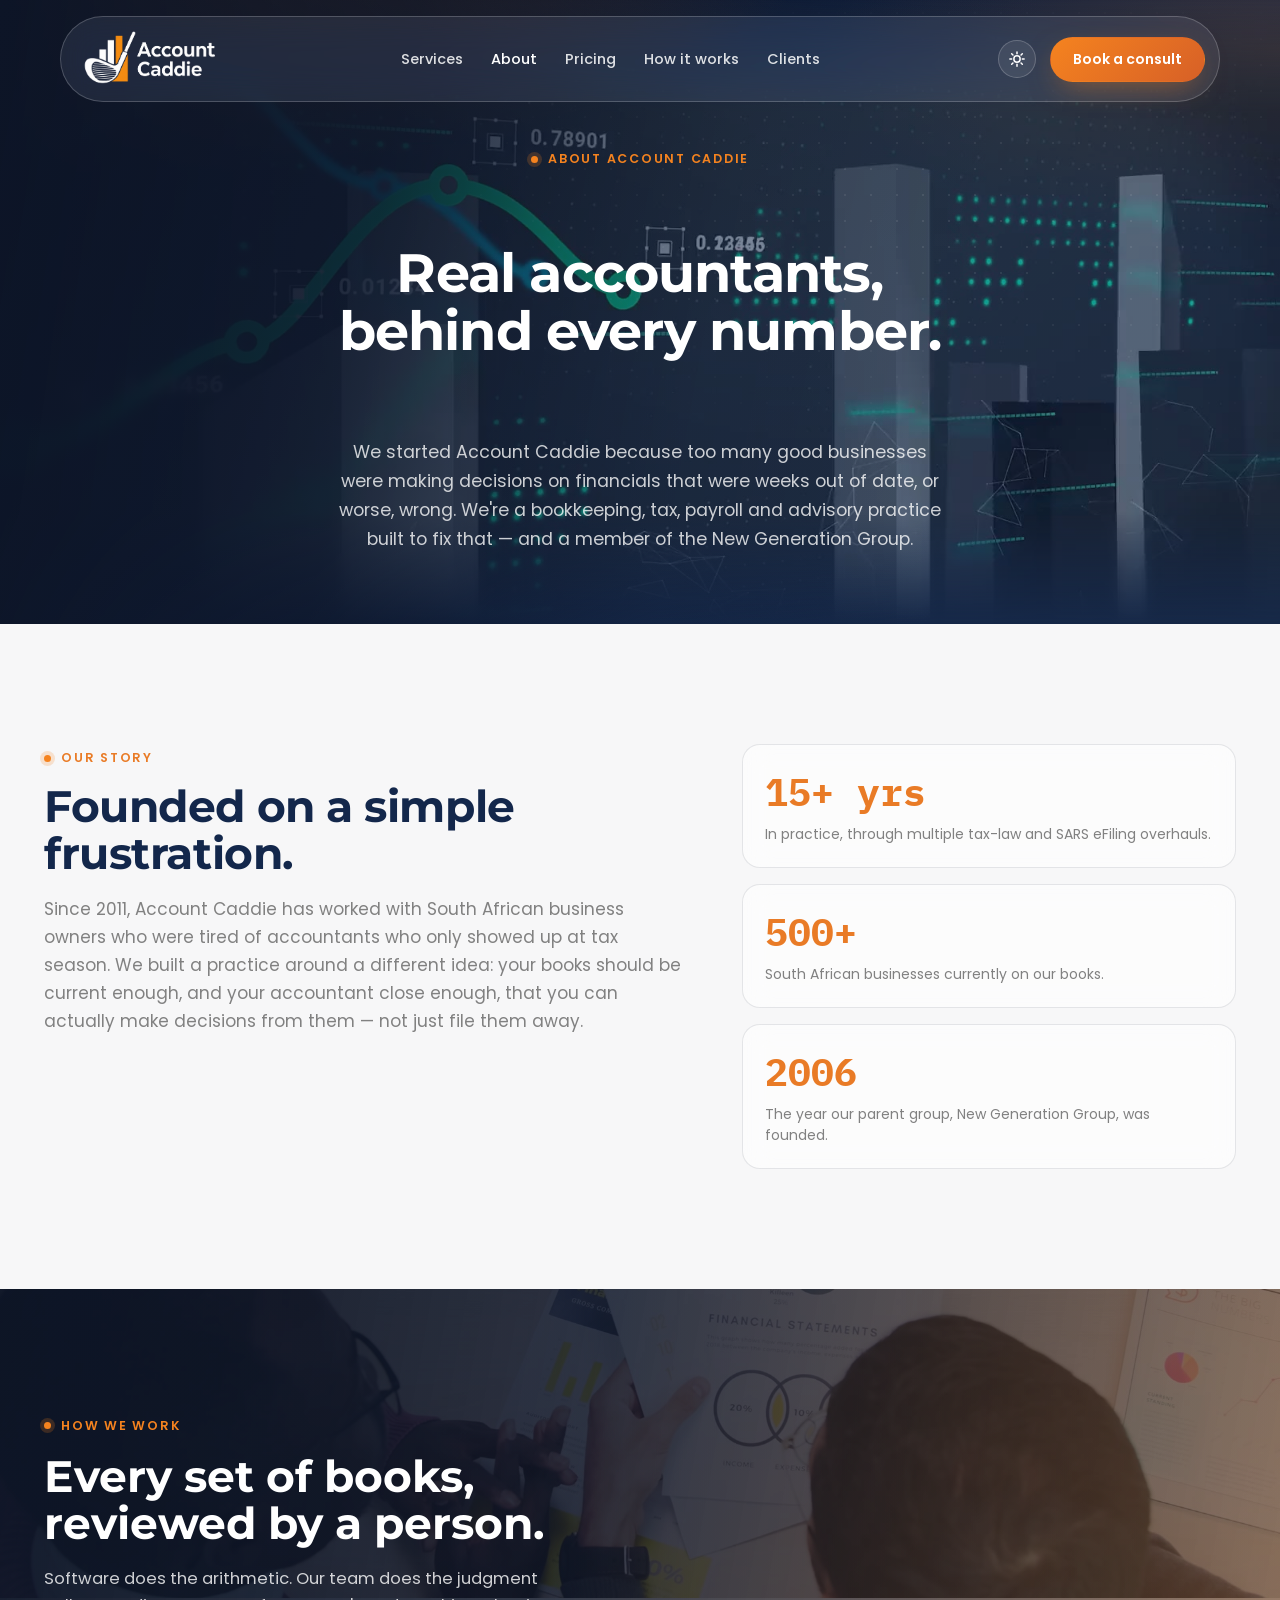
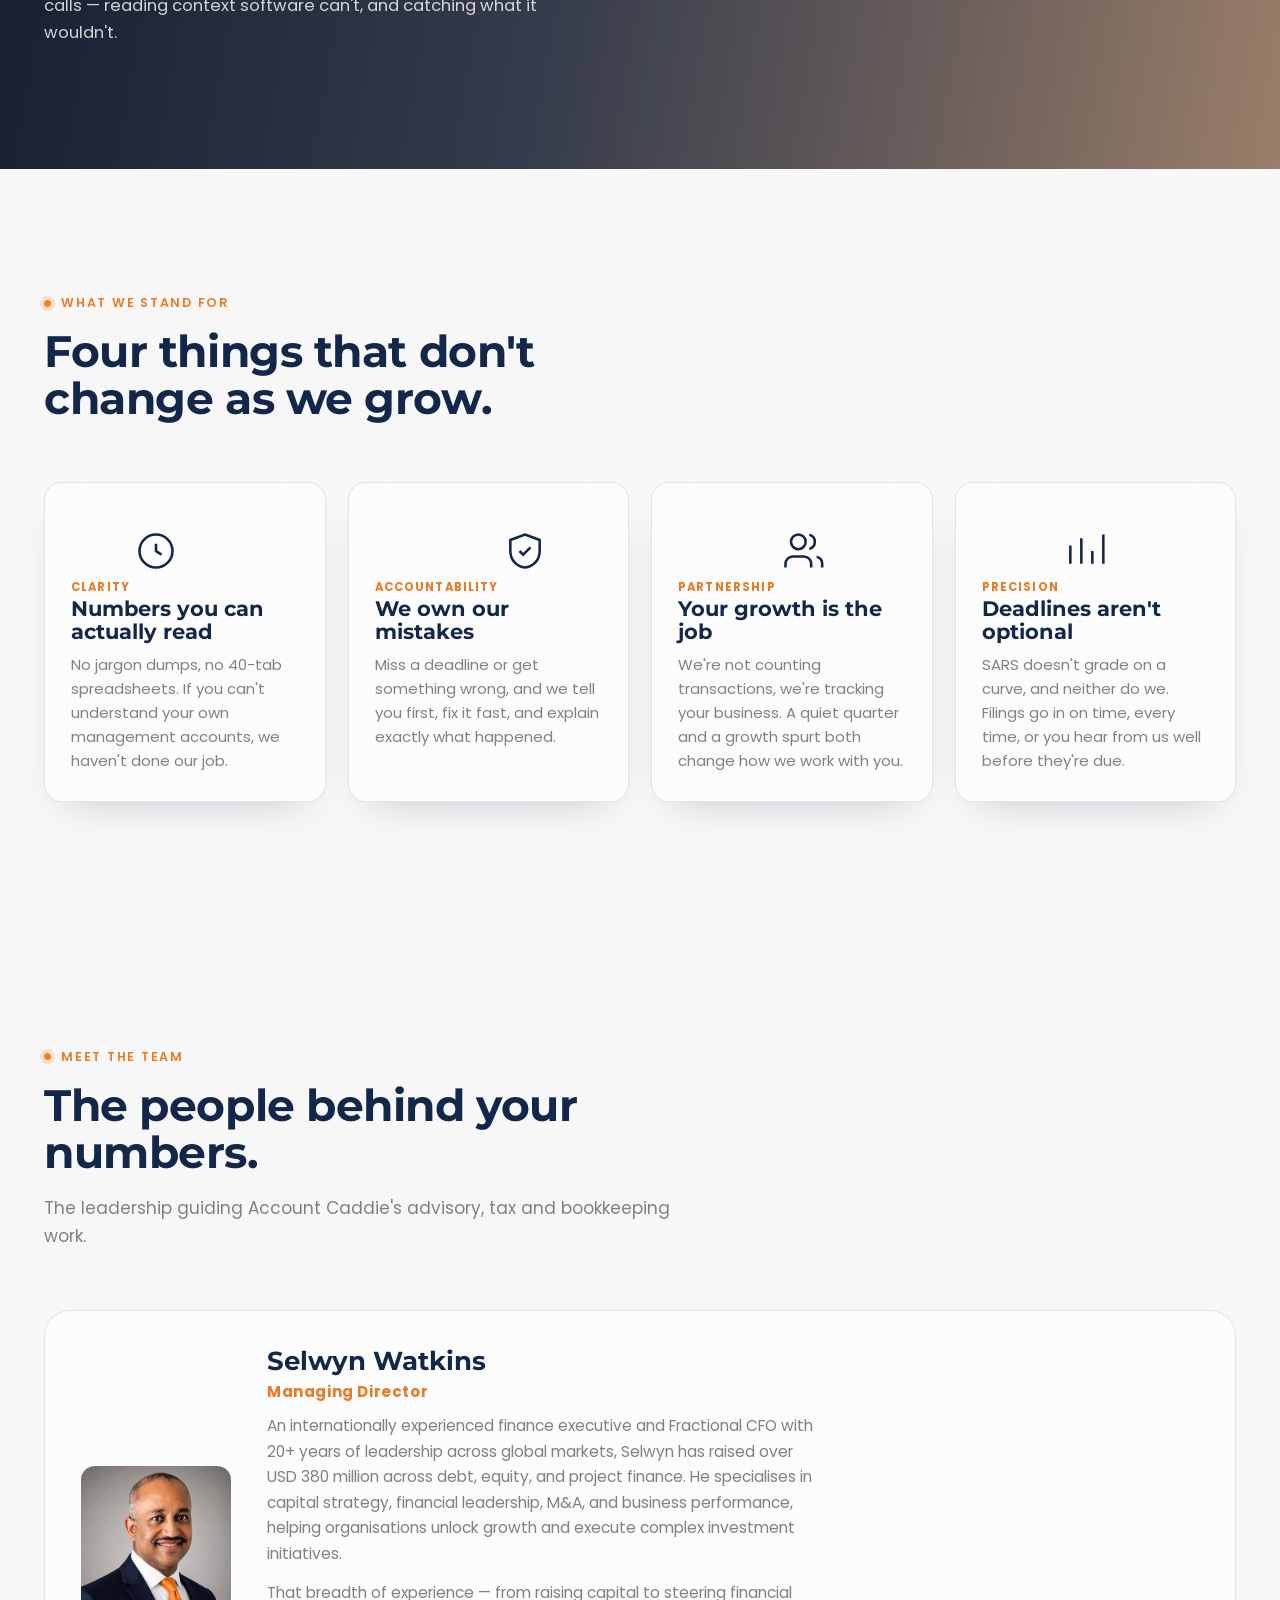
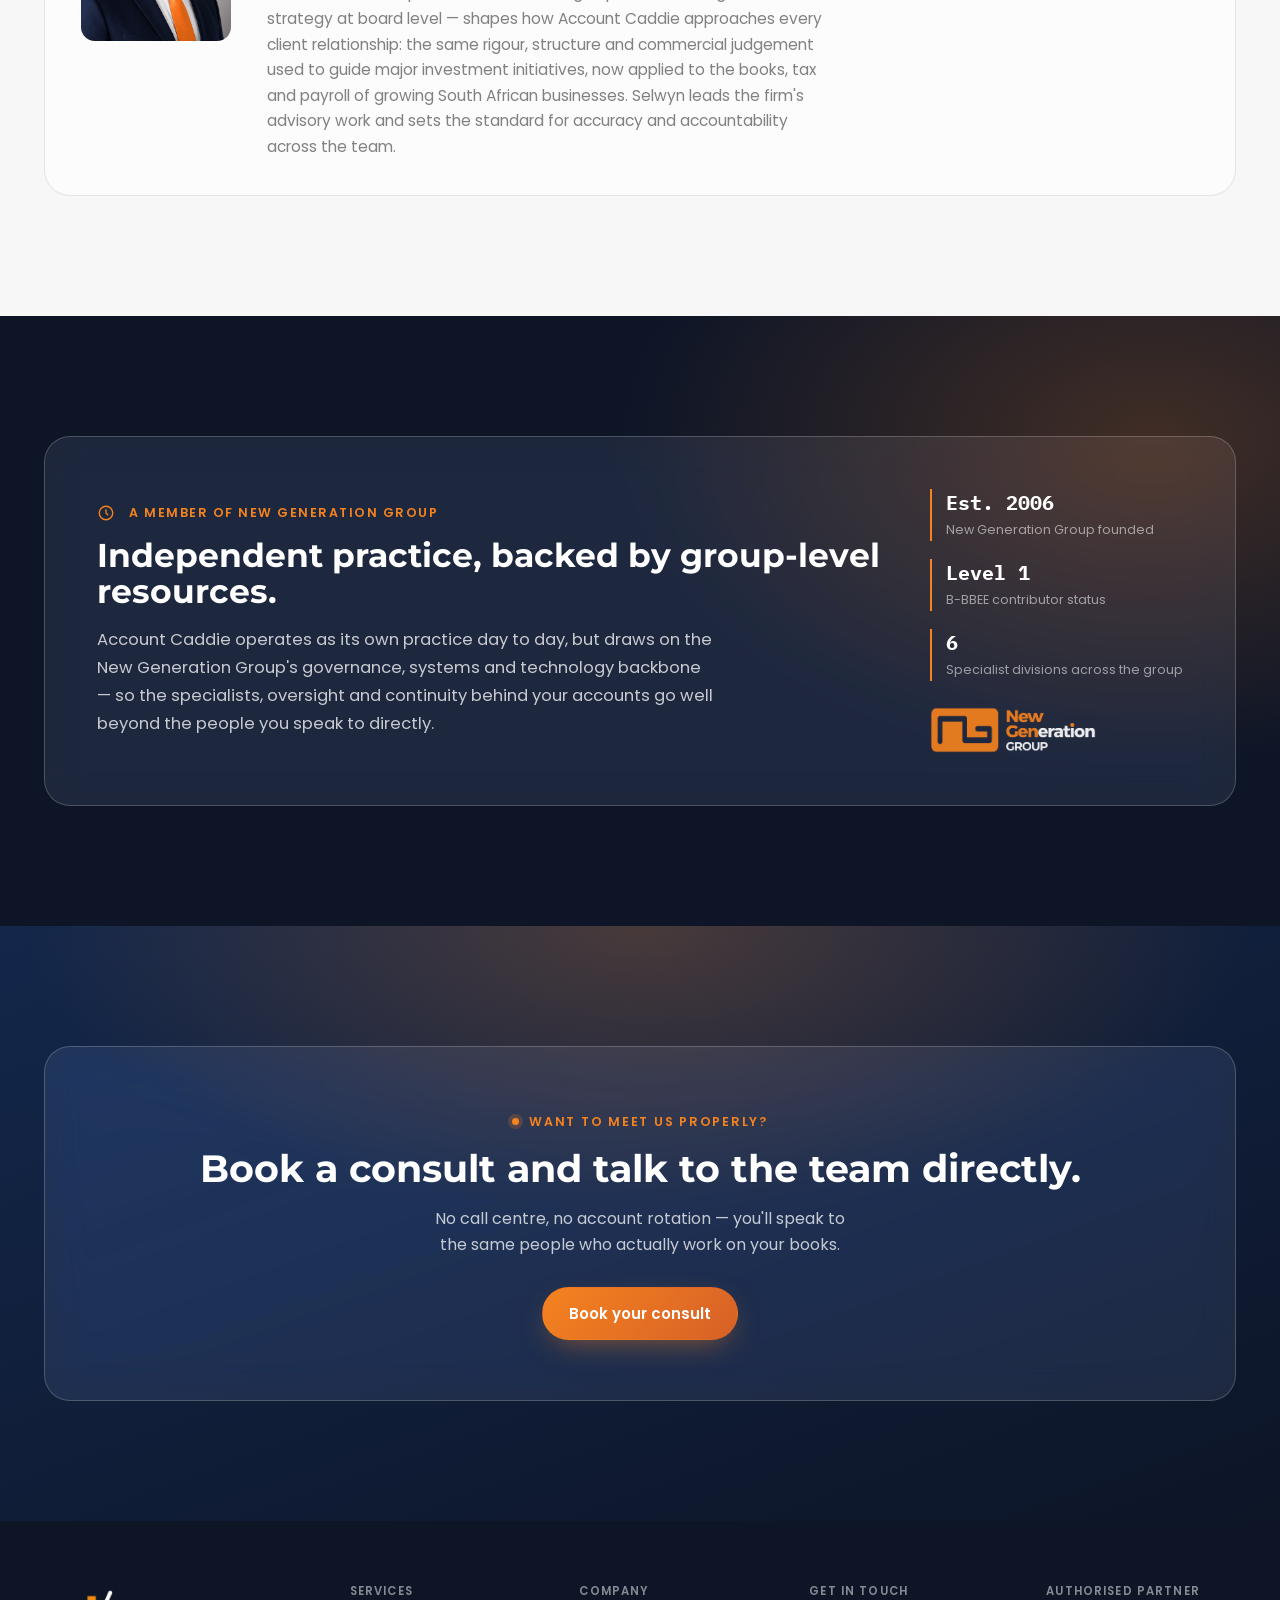
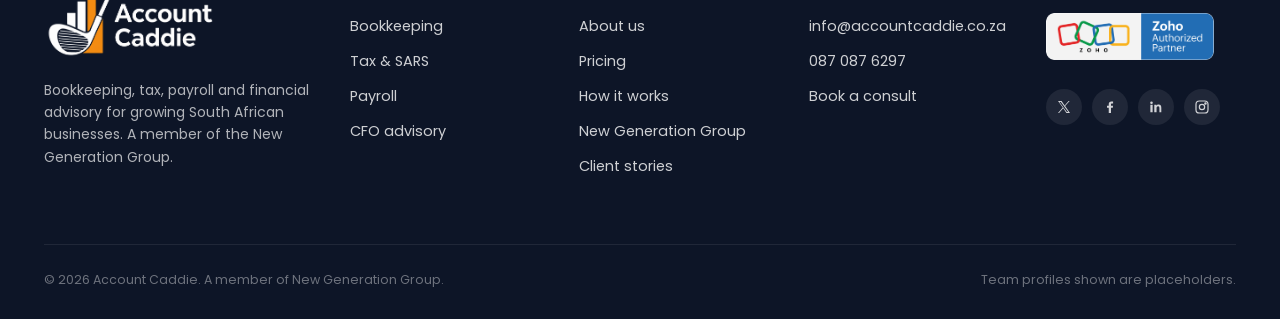
==== about.html @ 8f2d7815 "Feature Selwyn Watkins solo on About page, expand his bio Remove the placeholder senior accountant c" ====
<!DOCTYPE html>
<html lang="en-ZA">
<head>
<meta charset="UTF-8">
<meta name="viewport" content="width=device-width, initial-scale=1.0">
<title>About Us — Account Caddie</title>
<meta name="description" content="Account Caddie is a South African bookkeeping, tax, payroll and CFO advisory practice, and a member of the New Generation Group. Meet the team behind the numbers.">
<link rel="preconnect" href="https://fonts.googleapis.com">
<link rel="preconnect" href="https://fonts.gstatic.com" crossorigin>
<link href="https://fonts.googleapis.com/css2?family=Montserrat:wght@500;600;700;800&family=Poppins:wght@400;500;600&family=IBM+Plex+Mono:wght@500;600&display=swap" rel="stylesheet">
<link rel="stylesheet" href="css/style.css">
<link rel="icon" href="data:image/svg+xml,%3Csvg xmlns='http://www.w3.org/2000/svg' viewBox='0 0 24 24'%3E%3Crect width='24' height='24' rx='6' fill='%23f5831f'/%3E%3Cpath d='M6 15l4-4 3 3 5-6' fill='none' stroke='%230d1527' stroke-width='2' stroke-linecap='round' stroke-linejoin='round'/%3E%3C/svg%3E">
<script>
  (function(){
    var saved = localStorage.getItem('ac-theme');
    var theme = saved || (window.matchMedia('(prefers-color-scheme: dark)').matches ? 'dark' : 'light');
    document.documentElement.setAttribute('data-theme', theme);
  })();
</script>
</head>
<body>

<!-- ===================== NAV ===================== -->
<nav class="site-nav" id="siteNav">
  <div class="nav-inner glass-dark">
    <a href="/" class="nav-brand">
      <img src="assets/images/logo.png" alt="Account Caddie" class="logo-img">
    </a>
    <ul class="nav-links">
      <li><a href="/#services">Services</a></li>
      <li><a href="/about" aria-current="page" style="opacity:1;">About</a></li>
      <li><a href="/pricing">Pricing</a></li>
      <li><a href="/#process">How it works</a></li>
      <li><a href="/#clients">Clients</a></li>
    </ul>
    <div class="nav-cta">
      <button class="theme-toggle" id="themeToggle" aria-label="Toggle dark mode">
        <svg class="icon-sun" viewBox="0 0 24 24" fill="none" stroke="currentColor" stroke-width="2" stroke-linecap="round"><circle cx="12" cy="12" r="4.2"/><path d="M12 2.5v2.4M12 19.1v2.4M4.9 4.9l1.7 1.7M17.4 17.4l1.7 1.7M2.5 12h2.4M19.1 12h2.4M4.9 19.1l1.7-1.7M17.4 6.6l1.7-1.7"/></svg>
        <svg class="icon-moon" viewBox="0 0 24 24" fill="currentColor"><path d="M20.5 14.5a8.5 8.5 0 1 1-9-11 7 7 0 0 0 9 9Z"/></svg>
      </button>
      <a href="/#contact" class="btn btn-orange" style="padding:11px 22px;font-size:14px;">Book a consult</a>
      <button class="nav-toggle" id="navToggle" aria-label="Open menu" aria-expanded="false">
        <svg width="20" height="20" viewBox="0 0 24 24" fill="none" stroke="currentColor" stroke-width="2"><path d="M3 6h18M3 12h18M3 18h18"/></svg>
      </button>
    </div>
  </div>
</nav>

<div class="mobile-menu" id="mobileMenu">
  <a href="/#services">Services</a>
  <a href="/about">About</a>
  <a href="/pricing">Pricing</a>
  <a href="/#process">How it works</a>
  <a href="/#clients">Clients</a>
  <a href="/#contact" class="btn btn-orange">Book a consult</a>
</div>

<!-- ===================== ABOUT HERO ===================== -->
<header class="hero pricing-hero" id="top">
  <div class="hero-video-wrap">
    <video class="hero-video" autoplay muted loop playsinline poster="assets/images/hero-poster.jpg">
      <source src="assets/video/hero-bg.mp4" type="video/mp4">
    </video>
  </div>
  <div class="container pricing-hero-inner">
    <span class="eyebrow">About Account Caddie</span>
    <h1>Real accountants,<br>behind every number.</h1>
    <p class="lede">We started Account Caddie because too many good businesses were making decisions on financials that were weeks out of date, or worse, wrong. We're a bookkeeping, tax, payroll and advisory practice built to fix that — and a member of the New Generation Group.</p>
  </div>
</header>

<!-- ===================== OUR STORY ===================== -->
<section class="services section-pad" id="story">
  <div class="container">
    <div class="story-grid">
      <div class="section-head reveal" style="margin-bottom:0;">
        <span class="eyebrow">Our story</span>
        <h2>Founded on a simple frustration.</h2>
        <p>Since 2011, Account Caddie has worked with South African business owners who were tired of accountants who only showed up at tax season. We built a practice around a different idea: your books should be current enough, and your accountant close enough, that you can actually make decisions from them — not just file them away.</p>
      </div>
      <div class="story-facts reveal">
        <div class="stat-card">
          <strong>15+ yrs</strong>
          <span>In practice, through multiple tax-law and SARS eFiling overhauls.</span>
        </div>
        <div class="stat-card">
          <strong>500+</strong>
          <span>South African businesses currently on our books.</span>
        </div>
        <div class="stat-card">
          <strong>2006</strong>
          <span>The year our parent group, New Generation Group, was founded.</span>
        </div>
      </div>
    </div>
  </div>
</section>

<!-- ===================== PARALLAX BANNER ===================== -->
<section class="parallax-banner">
  <div class="parallax-media">
    <img src="assets/images/banner-reports.jpg" data-parallax="0.15" alt="" loading="lazy">
  </div>
  <div class="container reveal">
    <span class="eyebrow">How we work</span>
    <h2>Every set of books, reviewed by a person.</h2>
    <p>Software does the arithmetic. Our team does the judgment calls — reading context software can't, and catching what it wouldn't.</p>
  </div>
</section>

<!-- ===================== VALUES ===================== -->
<section class="services section-pad" id="values">
  <div class="container">
    <div class="section-head reveal">
      <span class="eyebrow">What we stand for</span>
      <h2>Four things that don't change as we grow.</h2>
    </div>
    <div class="service-grid">
      <div class="service-card reveal">
        <span class="service-tag">Clarity</span>
        <svg class="service-icon" viewBox="0 0 24 24" fill="none" stroke="currentColor" stroke-width="1.4"><circle cx="12" cy="12" r="9"/><path d="M12 8v4l3 2"/></svg>
        <h3>Numbers you can actually read</h3>
        <p>No jargon dumps, no 40-tab spreadsheets. If you can't understand your own management accounts, we haven't done our job.</p>
      </div>
      <div class="service-card reveal">
        <span class="service-tag">Accountability</span>
        <svg class="service-icon" viewBox="0 0 24 24" fill="none" stroke="currentColor" stroke-width="1.4"><path d="M9 12l2 2 4-4"/><path d="M12 3l8 3v6c0 5-3.5 8.5-8 9-4.5-.5-8-4-8-9V6l8-3Z"/></svg>
        <h3>We own our mistakes</h3>
        <p>Miss a deadline or get something wrong, and we tell you first, fix it fast, and explain exactly what happened.</p>
      </div>
      <div class="service-card reveal">
        <span class="service-tag">Partnership</span>
        <svg class="service-icon" viewBox="0 0 24 24" fill="none" stroke="currentColor" stroke-width="1.4"><path d="M17 21v-2a4 4 0 0 0-4-4H7a4 4 0 0 0-4 4v2M10 11a4 4 0 1 0 0-8 4 4 0 0 0 0 8ZM23 21v-2a4 4 0 0 0-3-3.87M16 3.13a4 4 0 0 1 0 7.75"/></svg>
        <h3>Your growth is the job</h3>
        <p>We're not counting transactions, we're tracking your business. A quiet quarter and a growth spurt both change how we work with you.</p>
      </div>
      <div class="service-card reveal">
        <span class="service-tag">Precision</span>
        <svg class="service-icon" viewBox="0 0 24 24" fill="none" stroke="currentColor" stroke-width="1.4"><path d="M4 19V9M10 19V5M16 19v-7M22 19V3"/></svg>
        <h3>Deadlines aren't optional</h3>
        <p>SARS doesn't grade on a curve, and neither do we. Filings go in on time, every time, or you hear from us well before they're due.</p>
      </div>
    </div>
  </div>
</section>

<!-- ===================== MEET THE TEAM ===================== -->
<section class="leadership section-pad" id="team">
  <div class="container">
    <div class="section-head reveal">
      <span class="eyebrow">Meet the team</span>
      <h2>The people behind your numbers.</h2>
      <p>The leadership guiding Account Caddie's advisory, tax and bookkeeping work.</p>
    </div>

    <div class="leader-featured reveal">
      <div class="leader-photo leader-photo-featured"><img src="assets/images/team/selwyn-watkins.jpg" alt="Selwyn Watkins"></div>
      <div class="leader-info">
        <h3>Selwyn Watkins</h3>
        <span class="leader-role">Managing Director</span>
        <p>An internationally experienced finance executive and Fractional CFO with 20+ years of leadership across global markets, Selwyn has raised over USD 380 million across debt, equity, and project finance. He specialises in capital strategy, financial leadership, M&amp;A, and business performance, helping organisations unlock growth and execute complex investment initiatives.</p>
        <p>That breadth of experience — from raising capital to steering financial strategy at board level — shapes how Account Caddie approaches every client relationship: the same rigour, structure and commercial judgement used to guide major investment initiatives, now applied to the books, tax and payroll of growing South African businesses. Selwyn leads the firm's advisory work and sets the standard for accuracy and accountability across the team.</p>
      </div>
    </div>
  </div>
</section>

<!-- ===================== GROUP AFFILIATION ===================== -->
<section class="group-band section-pad" id="group">
  <div class="container">
    <div class="group-card glass-dark reveal">
      <div>
        <div class="group-badge-line">
          <svg width="18" height="18" viewBox="0 0 24 24" fill="none" stroke="#f5831f" stroke-width="1.8"><circle cx="12" cy="12" r="9"/><path d="M12 7v5l3 3"/></svg>
          A member of New Generation Group
        </div>
        <h2 style="margin-top:16px;font-size:clamp(1.6rem,2.6vw,2.2rem);">Independent practice, backed by group-level resources.</h2>
        <p class="lede">Account Caddie operates as its own practice day to day, but draws on the New Generation Group's governance, systems and technology backbone — so the specialists, oversight and continuity behind your accounts go well beyond the people you speak to directly.</p>
      </div>
      <div class="group-facts">
        <div><strong>Est. 2006</strong><span>New Generation Group founded</span></div>
        <div><strong>Level 1</strong><span>B-BBEE contributor status</span></div>
        <div><strong>6</strong><span>Specialist divisions across the group</span></div>
        <a href="https://www.newgengroup.co.za/" target="_blank" rel="noopener" class="group-logo-link" aria-label="Visit the New Generation Group website">
          <img src="assets/images/newgengroup-logo-trimmed.png" alt="New Generation Group" class="group-logo">
        </a>
      </div>
    </div>
  </div>
</section>

<!-- ===================== CTA ===================== -->
<section class="cta-band section-pad" id="contact">
  <div class="container">
    <div class="cta-panel glass-dark reveal" style="grid-template-columns:1fr;text-align:center;">
      <div>
        <span class="eyebrow" style="color:var(--orange-500);justify-content:center;">Want to meet us properly?</span>
        <h2 style="margin-top:16px;">Book a consult and talk to the team directly.</h2>
        <p class="lede" style="margin-inline:auto;">No call centre, no account rotation — you'll speak to the same people who actually work on your books.</p>
        <a href="/#contact" class="btn btn-orange" style="margin-top:28px;">Book your consult</a>
      </div>
    </div>
  </div>
</section>

<!-- ===================== FOOTER ===================== -->
<footer class="site-footer">
  <div class="container">
    <div class="footer-grid">
      <div>
        <div class="footer-brand">
          <img src="assets/images/logo.png" alt="Account Caddie" class="logo-img logo-img-footer">
        </div>
        <p>Bookkeeping, tax, payroll and financial advisory for growing South African businesses. A member of the New Generation Group.</p>
      </div>
      <div>
        <h4>Services</h4>
        <ul>
          <li><a href="/#services">Bookkeeping</a></li>
          <li><a href="/#services">Tax &amp; SARS</a></li>
          <li><a href="/#services">Payroll</a></li>
          <li><a href="/#services">CFO advisory</a></li>
        </ul>
      </div>
      <div>
        <h4>Company</h4>
        <ul>
          <li><a href="/about">About us</a></li>
          <li><a href="/pricing">Pricing</a></li>
          <li><a href="/#process">How it works</a></li>
          <li><a href="#group">New Generation Group</a></li>
          <li><a href="/#clients">Client stories</a></li>
        </ul>
      </div>
      <div>
        <h4>Get in touch</h4>
        <ul>
          <li><a href="mailto:info@accountcaddie.co.za">info@accountcaddie.co.za</a></li>
          <li><a href="tel:+27870876297">087 087 6297</a></li>
          <li><a href="/#contact">Book a consult</a></li>
        </ul>
      </div>
      <div>
        <h4>Authorised partner</h4>
        <a href="https://www.zoho.com/partners/find-partner-profile.html?partnerid=22d5d5bde9462c6acdb78f4a5122976e" target="_blank" rel="noopener" class="footer-partner-badge">
          <img src="assets/images/badges/zoho-authorized-partner.png" alt="Zoho Authorized Partner">
        </a>
        <div class="footer-social">
          <a href="https://x.com/AccountCaddie" target="_blank" rel="noopener" aria-label="Account Caddie on X">
            <svg viewBox="0 0 24 24" fill="currentColor"><path d="M13.68 10.62 20.5 3h-1.62l-5.92 6.62L8.4 3H3l7.15 9.6L3 21h1.62l6.24-6.98L15.6 21H21l-7.32-10.38Zm-2.2 2.46-.72-1-5.6-7.66h2.1l4.5 6.15.72 1 5.85 8h-2.1l-4.75-6.49Z"/></svg>
          </a>
          <a href="https://www.facebook.com/accountcaddie/" target="_blank" rel="noopener" aria-label="Account Caddie on Facebook">
            <svg viewBox="0 0 24 24" fill="currentColor"><path d="M13.5 21v-7.9h2.65l.4-3.08h-3.05V8.1c0-.89.25-1.5 1.52-1.5h1.63V3.86A22 22 0 0 0 14 3.7c-2.3 0-3.87 1.4-3.87 3.98v2.34H7.5v3.08h2.63V21h3.37Z"/></svg>
          </a>
          <a href="https://www.linkedin.com/company/accountcaddie/" target="_blank" rel="noopener" aria-label="Account Caddie on LinkedIn">
            <svg viewBox="0 0 24 24" fill="currentColor"><path d="M6.94 8.5H3.56V20h3.38V8.5ZM5.25 3.75a1.96 1.96 0 1 0 0 3.92 1.96 1.96 0 0 0 0-3.92ZM20.5 20h-3.37v-6.02c0-1.43-.03-3.27-2-3.27-2 0-2.31 1.56-2.31 3.17V20H9.44V8.5h3.24v1.57h.05c.45-.85 1.55-1.75 3.19-1.75 3.41 0 4.04 2.25 4.04 5.17V20Z"/></svg>
          </a>
          <a href="https://www.instagram.com/accountcaddie/" target="_blank" rel="noopener" aria-label="Account Caddie on Instagram">
            <svg viewBox="0 0 24 24" fill="none" stroke="currentColor" stroke-width="1.8"><rect x="3" y="3" width="18" height="18" rx="5"/><circle cx="12" cy="12" r="4"/><circle cx="17.2" cy="6.8" r="1"/></svg>
          </a>
        </div>
      </div>
    </div>
    <div class="footer-bottom">
      <span>© <span id="year"></span> Account Caddie. A member of New Generation Group.</span>
      <span>Team profiles shown are placeholders.</span>
    </div>
  </div>
</footer>

<script src="js/main.js"></script>
</body>
</html>
---- css/style.css ----
/* =========================================================
   Account Caddie — stylesheet
   Design tokens sourced from the New Generation Group
   Brand Identity Guidelines (2026): Badlands Orange primary,
   Cool Gray secondary, Navy accent. Montserrat + Poppins.
   ========================================================= */

:root{
  /* --- New Generation Group CI palette --- */
  --orange-500:#f5831f;   /* Badlands Orange — primary/main */
  --orange-600:#e97b26;   /* Marigold */
  --orange-700:#d76027;   /* 717 C */

  --gray-100:#c2c2c2;     /* Cool Gray 8 C */
  --gray-300:#9da4b0;     /* Cool Gray 7 C */
  --gray-500:#818181;     /* Cool Gray 11 C — main grey */

  --navy-900:#0d1527;     /* 296 C — darkest */
  --navy-800:#13274b;     /* 540 C — main navy */
  --navy-700:#162847;     /* 648 C */

  --paper:#f7f7f8;
  --paper-dim:#eeeef0;
  --ink:#1b1d22;
  --white:#ffffff;

  /* glass */
  --glass-fill-dark: rgba(255,255,255,0.08);
  --glass-fill-dark-strong: rgba(255,255,255,0.14);
  --glass-border-dark: rgba(255,255,255,0.20);
  --glass-fill-light: rgba(255,255,255,0.6);
  --glass-border-light: rgba(255,255,255,0.8);

  /* semantic tokens — flipped by [data-theme="dark"] below.
     Fixed-dark sections (hero/process/group/cta/footer) use the
     raw --navy-* / --glass-*-dark tokens directly and are
     intentionally unaffected by the theme switch. */
  --surface: var(--paper);
  --surface-dim: var(--paper-dim);
  --text-ink: var(--ink);
  --text-strong: var(--navy-800);
  --text-muted: var(--gray-500);
  --card-bg: var(--glass-fill-light);
  --card-border: var(--glass-border-light);
  --card-border-strong: rgba(13,21,39,.1);

  /* type — per CI guide: Montserrat primary, Poppins secondary */
  --font-display:'Montserrat', 'Segoe UI', sans-serif;
  --font-body:'Poppins', -apple-system, BlinkMacSystemFont, 'Segoe UI', sans-serif;
  --font-mono:'IBM Plex Mono', ui-monospace, SFMono-Regular, Menlo, monospace;

  --radius-lg: 26px;
  --radius-md: 18px;
  --radius-sm: 10px;

  --ease: cubic-bezier(.22,.9,.32,1);
}

/* =============== dark mode =============== */
:root[data-theme="dark"]{
  --surface:#0f1420;
  --surface-dim:#141a29;
  --text-ink:#e9eaed;
  --text-strong:#f3f4f6;
  --text-muted:#a7acb8;
  --card-bg: rgba(255,255,255,0.055);
  --card-border: rgba(255,255,255,0.14);
  --card-border-strong: rgba(255,255,255,0.14);
}

.theme-toggle{
  width:38px; height:38px;
  border-radius:50%;
  border:1px solid var(--glass-border-dark);
  background:var(--glass-fill-dark);
  color:var(--white);
  display:flex; align-items:center; justify-content:center;
  cursor:pointer;
  flex-shrink:0;
  transition:background .3s;
}
.theme-toggle:hover{ background:var(--glass-fill-dark-strong); }
.theme-toggle svg{ width:18px; height:18px; }
.theme-toggle .icon-moon{ display:none; }
:root[data-theme="dark"] .theme-toggle .icon-sun{ display:none; }
:root[data-theme="dark"] .theme-toggle .icon-moon{ display:block; }

*,*::before,*::after{ box-sizing:border-box; }
html{ scroll-behavior:smooth; }
@media (prefers-reduced-motion: reduce){
  html{ scroll-behavior:auto; }
  *,*::before,*::after{ animation-duration:0.001ms !important; animation-iteration-count:1 !important; transition-duration:0.001ms !important; scroll-behavior:auto !important; }
}

body{
  margin:0;
  font-family:var(--font-body);
  color:var(--text-ink);
  background:var(--surface);
  -webkit-font-smoothing:antialiased;
  overflow-x:hidden;
}

img{ max-width:100%; display:block; }
a{ color:inherit; }
h1,h2,h3,h4{ font-family:var(--font-display); margin:0; line-height:1.08; font-weight:700; }
p{ margin:0; }
ul{ margin:0; padding:0; list-style:none; }
button{ font-family:inherit; }

:focus-visible{
  outline:3px solid var(--orange-500);
  outline-offset:3px;
  border-radius:6px;
}

.container{
  width:100%;
  max-width:1240px;
  margin-inline:auto;
  padding-inline:24px;
}

.eyebrow{
  font-family:var(--font-body);
  font-size:12.5px;
  letter-spacing:.14em;
  text-transform:uppercase;
  font-weight:600;
  display:inline-flex;
  align-items:center;
  gap:10px;
}
.eyebrow::before{
  content:'';
  width:7px;height:7px;border-radius:50%;
  background:var(--orange-500);
  box-shadow:0 0 0 4px rgba(245,131,31,0.2);
}

/* =============== glass utility =============== */
.glass-dark{
  background:var(--glass-fill-dark);
  border:1px solid var(--glass-border-dark);
  backdrop-filter: blur(18px) saturate(140%);
  -webkit-backdrop-filter: blur(18px) saturate(140%);
}
.glass-light{
  background:var(--glass-fill-light);
  border:1px solid var(--glass-border-light);
  backdrop-filter: blur(20px) saturate(160%);
  -webkit-backdrop-filter: blur(20px) saturate(160%);
}

/* =============== buttons =============== */
.btn{
  display:inline-flex;
  align-items:center;
  gap:10px;
  padding:14px 26px;
  border-radius:999px;
  font-weight:600;
  font-size:15px;
  cursor:pointer;
  border:1px solid transparent;
  transition:transform .35s var(--ease), box-shadow .35s var(--ease), background .3s;
  text-decoration:none;
  white-space:nowrap;
}
.btn:hover{ transform:translateY(-2px); }
.btn-orange{
  background:linear-gradient(135deg,var(--orange-500),var(--orange-700));
  color:var(--white);
  box-shadow:0 10px 30px -10px rgba(245,131,31,.55);
}
.btn-orange:hover{ box-shadow:0 16px 34px -10px rgba(245,131,31,.7); }
.btn-ghost-dark{
  color:var(--white);
  background:var(--glass-fill-dark);
  border-color:var(--glass-border-dark);
  backdrop-filter: blur(14px);
}
.btn-ghost-dark:hover{ background:var(--glass-fill-dark-strong); }
.btn-ghost-light{
  color:var(--navy-800);
  background:var(--glass-fill-light);
  border-color:rgba(13,21,39,.16);
}
.btn-ghost-light:hover{ background:#fff; }
.btn svg{ width:16px;height:16px; transition:transform .35s var(--ease); }
.btn:hover svg{ transform:translate(3px,-2px); }

/* =============== nav =============== */
.site-nav{
  position:fixed; top:16px; left:0; right:0; z-index:100;
  display:flex; justify-content:center;
}
.nav-inner{
  width:min(1160px, calc(100% - 32px));
  display:flex; align-items:center; justify-content:space-between;
  padding:10px 14px 10px 20px;
  border-radius:999px;
  color:var(--white);
  transition:background .3s, box-shadow .3s;
}
.nav-brand{
  display:flex; align-items:center; gap:10px;
  font-family:var(--font-display); font-weight:700; font-size:19px;
  letter-spacing:.005em;
  text-decoration:none;
  color:var(--white);
}
.logo-img{
  display:block;
  height:64px;
  width:auto;
}
.nav-links{
  display:flex; align-items:center; gap:28px;
  font-size:14.5px; font-weight:500;
}
.nav-links a{
  text-decoration:none; opacity:.85; transition:opacity .25s;
  position:relative;
}
.nav-links a:hover{ opacity:1; }
.nav-cta{ display:flex; align-items:center; gap:14px; }
.nav-toggle{
  display:none;
  background:none;border:none;color:var(--white);
  width:40px;height:40px;border-radius:50%;
  align-items:center;justify-content:center;
  cursor:pointer;
}

/* =============== hero =============== */
.hero{
  position:relative;
  min-height:100vh;
  display:flex; align-items:center;
  padding-top:120px; padding-bottom:90px;
  background:
    radial-gradient(ellipse 85% 60% at 12% -8%, rgba(245,131,31,.32), transparent 60%),
    radial-gradient(ellipse 65% 55% at 100% 8%, rgba(245,131,31,.18), transparent 55%),
    linear-gradient(160deg, var(--navy-900) 0%, var(--navy-800) 55%, var(--navy-700) 100%);
  color:var(--white);
  overflow:hidden;
  isolation:isolate;
}
.hero::before{
  content:'';
  position:absolute; inset:0;
  background-image:radial-gradient(rgba(255,255,255,.14) 1px, transparent 1.4px);
  background-size:26px 26px;
  mask-image:radial-gradient(ellipse 65% 55% at 78% 35%, black 0%, transparent 72%);
  -webkit-mask-image:radial-gradient(ellipse 65% 55% at 78% 35%, black 0%, transparent 72%);
  opacity:.7;
  z-index:1;
  pointer-events:none;
}

/* hero background video — faded into the navy/orange wash, not a flat
   overlay: a diagonal mask keeps it clear of the headline on the left
   and a screen blend lets the brand gradient tint it rather than sit
   on top of it. */
.hero-video-wrap{
  position:absolute; inset:0;
  z-index:0;
  overflow:hidden;
  pointer-events:none;
}
.hero-video{
  position:absolute; inset:0;
  width:100%; height:100%;
  object-fit:cover;
  opacity:.55;
  mix-blend-mode:screen;
  filter:saturate(1.15);
  mask-image:
    linear-gradient(115deg, transparent 2%, black 42%, black 100%),
    linear-gradient(to bottom, transparent 0%, black 18%, black 82%, transparent 100%);
  -webkit-mask-image:
    linear-gradient(115deg, transparent 2%, black 42%, black 100%),
    linear-gradient(to bottom, transparent 0%, black 18%, black 82%, transparent 100%);
  mask-composite:intersect;
  -webkit-mask-composite:source-in;
}
.hero-video-wrap::after{
  content:'';
  position:absolute; inset:0;
  background:linear-gradient(100deg, var(--navy-900) 0%, rgba(13,21,39,.75) 30%, rgba(13,21,39,.15) 55%, transparent 75%);
}
@media (max-width:860px), (prefers-reduced-motion: reduce){
  .hero-video{ display:none; }
}

.hero .container{
  position:relative; z-index:2;
  display:grid;
  grid-template-columns:1.15fr .85fr;
  gap:56px;
  align-items:center;
}
.hero-copy .eyebrow{ color:var(--orange-500); margin-bottom:22px; }
.hero-copy h1{
  font-size:clamp(2.5rem, 4.3vw, 4.1rem);
  letter-spacing:-.015em;
  color:var(--white);
}
.hero-copy h1 span{
  color:var(--orange-500);
}
.hero-copy .lede{
  margin-top:24px;
  font-size:18px;
  line-height:1.65;
  max-width:46ch;
  color:rgba(255,255,255,.78);
}
.hero-actions{
  display:flex; align-items:center; gap:16px; flex-wrap:wrap;
  margin-top:38px;
}
.hero-proof{
  margin-top:46px;
  display:flex; gap:36px; flex-wrap:wrap;
}
.hero-proof div{ display:flex; flex-direction:column; gap:4px; }
.hero-proof strong{
  font-family:var(--font-mono); font-size:26px; color:var(--white);
}
.hero-proof span{
  font-size:12.5px; color:rgba(255,255,255,.55); text-transform:uppercase; letter-spacing:.08em;
}

/* floating interactive globe — no card, no backdrop: just the globe,
   sized deliberately larger than its grid column so it reads as an
   object floating over the layout rather than boxed content. */
.hero-globe{
  position:relative;
  width:100%;
  max-width:840px;
  height:840px;
  margin-inline:auto;
  pointer-events:auto;
  animation: float 7s ease-in-out infinite;
}
@keyframes float{
  0%,100%{ transform:translateY(0px) rotate(-.4deg); }
  50%{ transform:translateY(-14px) rotate(.4deg); }
}
.hero-globe-frame{
  position:absolute; inset:0;
  width:100%; height:100%;
  border:0;
  display:block;
  background:transparent;
}
@media (prefers-reduced-motion: reduce){
  .hero-globe{ animation:none; }
}
@media (max-width:1180px){
  .hero-globe{ max-width:680px; height:680px; }
}
@media (max-width:860px){
  .hero-globe{ max-width:540px; height:540px; }
}
@media (max-width:640px){
  .hero-globe{ max-width:450px; height:450px; }
}

/* =============== section shell =============== */
section{ position:relative; }
.section-pad{ padding-block:120px; }
.section-head{
  max-width:640px;
  margin-bottom:60px;
}
.section-head .eyebrow{ color:var(--orange-600); margin-bottom:16px; }
.section-head h2{
  font-size:clamp(2rem,3.4vw,3rem);
  letter-spacing:-.01em;
  color:var(--text-strong);
}
.section-head p{
  margin-top:18px; font-size:17px; line-height:1.65; color:var(--text-muted);
}
.on-dark .section-head h2{ color:var(--white); }
.on-dark .section-head p{ color:rgba(255,255,255,.7); }
.on-dark .section-head .eyebrow{ color:var(--orange-500); }

/* =============== services =============== */
/* =============== works-with logo marquee =============== */
/* Fixed white band on purpose -- stays white regardless of the site's
   light/dark toggle, so full-colour logo files always sit on the
   background they were designed for. */
.marquee-section{
  background:#ffffff;
  padding-block:48px 54px;
  border-bottom:1px solid rgba(13,21,39,.08);
}
.marquee-label{
  text-align:center;
  font-size:12.5px; font-weight:600; letter-spacing:.1em; text-transform:uppercase;
  color:#8a8f98;
  margin-bottom:30px;
}
.marquee-track-wrap{
  overflow:hidden;
  -webkit-mask-image:linear-gradient(90deg, transparent 0, black 8%, black 92%, transparent 100%);
  mask-image:linear-gradient(90deg, transparent 0, black 8%, black 92%, transparent 100%);
}
.marquee-track{
  display:flex;
  width:max-content;
  animation:marquee-scroll 32s linear infinite;
}
.marquee-track:hover{ animation-play-state:paused; }
.marquee-group{
  display:flex;
  align-items:center;
  gap:88px;
  padding-right:88px;
}
.brand-logo{
  display:flex; align-items:center; justify-content:center;
  height:50px;
}
.brand-logo img{ height:100%; width:auto; display:block; }
@keyframes marquee-scroll{
  from{ transform:translateX(0); }
  to{ transform:translateX(-50%); }
}
@media (prefers-reduced-motion: reduce){
  .marquee-track{ animation:none; flex-wrap:wrap; justify-content:center; row-gap:24px; }
  .marquee-group:last-child{ display:none; }
}
@media (max-width:640px){
  .marquee-group{ gap:40px; padding-right:40px; }
  .brand-logo{ height:34px; }
}

.services{
  background:var(--surface);
}
.service-grid{
  display:grid;
  grid-template-columns:repeat(3, 1fr);
  gap:22px;
}
#values .service-grid{ grid-template-columns:repeat(4, 1fr); }
@media (max-width:1080px){
  #values .service-grid{ grid-template-columns:repeat(2, 1fr); }
}
@media (max-width:640px){
  #values .service-grid{ grid-template-columns:1fr; }
}
.service-card{
  position:relative;
  border-radius:var(--radius-md);
  padding:30px 26px 28px;
  background:var(--card-bg);
  border:1px solid var(--card-border-strong);
  backdrop-filter: blur(16px);
  box-shadow:0 18px 40px -26px rgba(13,21,39,.3);
  transition:transform .4s var(--ease), box-shadow .4s var(--ease), border-color .4s;
  opacity:0; transform:translateY(26px);
}
.service-card.is-visible{ opacity:1; transform:translateY(0); }
.service-card:hover{
  transform:translateY(-8px);
  box-shadow:0 30px 60px -24px rgba(13,21,39,.32);
  border-color:rgba(245,131,31,.5);
}
.service-card .service-tag{
  font-family:var(--font-body); font-size:11.5px; letter-spacing:.1em;
  text-transform:uppercase; color:var(--orange-600); font-weight:700;
}
.service-card .service-icon{
  width:44px;height:44px; margin-block:16px 18px;
  color:var(--text-strong);
}
.service-card h3{
  font-size:21px; color:var(--text-strong); margin-bottom:10px;
}
.service-card p{ font-size:15px; line-height:1.6; color:var(--text-muted); }

/* =============== how it works =============== */
.process{
  background:linear-gradient(180deg, var(--navy-900), var(--navy-800) 60%, var(--navy-700));
  color:var(--white);
  position:relative;
  overflow:hidden;
  isolation:isolate;
}
.process-video-wrap{
  position:absolute; inset:0;
  z-index:0;
  overflow:hidden;
  pointer-events:none;
}
.process-video-wrap video,
.process-video-wrap img{
  position:absolute; top:-8%; left:0;
  width:100%; height:116%;
  object-fit:cover;
  opacity:.28;
  will-change:transform;
}
.process-video-wrap::after{
  content:'';
  position:absolute; inset:0;
  background:linear-gradient(180deg, var(--navy-900) 0%, rgba(13,21,39,.88) 40%, rgba(19,39,75,.9) 100%);
}
@media (prefers-reduced-motion: reduce){
  .process-video-wrap video{ display:none; }
}
.process > .container{ position:relative; z-index:1; }
.steps{
  display:grid;
  grid-template-columns:repeat(4,1fr);
  gap:20px;
  position:relative;
}
.steps::before{
  content:'';
  position:absolute; top:34px; left:6%; right:6%; height:2px;
  background:repeating-linear-gradient(90deg, rgba(255,255,255,.28) 0 10px, transparent 10px 20px);
  z-index:0;
}
.step{
  position:relative; z-index:1;
  padding:0 6px;
  opacity:0; transform:translateY(20px);
  transition:opacity .6s var(--ease), transform .6s var(--ease);
}
.step.is-visible{ opacity:1; transform:translateY(0); }
.step-num{
  width:68px;height:68px;
  border-radius:50%;
  display:flex; align-items:center; justify-content:center;
  font-family:var(--font-mono); font-size:22px; font-weight:600;
  margin-bottom:22px;
  color:var(--navy-900);
  background:linear-gradient(135deg,var(--orange-500),var(--orange-700));
  box-shadow:0 0 0 6px var(--navy-800), 0 12px 26px -8px rgba(245,131,31,.5);
}
.step h3{ font-size:19px; margin-bottom:10px; color:var(--white); }
.step p{ font-size:14.5px; line-height:1.6; color:rgba(255,255,255,.68); }
.step .meta{
  display:inline-block; margin-top:14px;
  font-family:var(--font-mono); font-size:11.5px; letter-spacing:.08em;
  color:var(--orange-500); text-transform:uppercase;
}

/* =============== why us / stats strip =============== */
.stats{
  background:var(--surface-dim);
  position:relative;
  overflow:hidden;
  isolation:isolate;
}
.stats-media{
  position:absolute; inset:0;
  z-index:0;
  overflow:hidden;
  pointer-events:none;
}
.stats-media img{
  position:absolute; top:-10%; left:0;
  width:100%; height:120%;
  object-fit:cover;
  opacity:.16;
  filter:grayscale(1) contrast(1.05);
  will-change:transform;
}
.stats-media::after{
  content:'';
  position:absolute; inset:0;
  background:linear-gradient(180deg, var(--surface-dim) 0%, rgba(0,0,0,0) 45%, rgba(0,0,0,0) 55%, var(--surface-dim) 100%);
}
.stats > .container{ position:relative; z-index:1; }
.stats-grid{
  display:grid;
  grid-template-columns:repeat(4,1fr);
  gap:20px;
}
.stat-card{
  border-radius:var(--radius-md);
  padding:28px 24px;
  background:var(--card-bg);
  border:1px solid var(--card-border-strong);
  backdrop-filter: blur(14px);
}
.stat-card strong{
  display:block;
  font-family:var(--font-mono);
  font-size:clamp(28px,3vw,38px);
  color:var(--orange-600);
}
.stat-card span{
  display:block; margin-top:8px;
  font-size:14px; color:var(--text-muted); line-height:1.5;
}

/* =============== about: story + team =============== */
.story-grid{
  display:grid;
  grid-template-columns:1.3fr 1fr;
  gap:56px;
  align-items:start;
}
.story-facts{
  display:flex; flex-direction:column; gap:16px;
}
.story-facts .stat-card{ padding:22px 22px; }
@media (max-width:960px){
  .story-grid{ grid-template-columns:1fr; }
}

.leadership{ background:var(--surface); }

.leader-featured{
  display:flex;
  gap:36px;
  align-items:center;
  padding:36px;
  border-radius:var(--radius-lg);
  background:var(--card-bg);
  border:1px solid var(--card-border-strong);
}
.leader-featured .leader-info h3{ font-size:26px; }
.leader-featured .leader-info .leader-role{ font-size:15px; }
.leader-featured .leader-info p{ font-size:15.5px; max-width:62ch; }
.leader-featured .leader-info p + p{ margin-top:14px; }
.leader-photo-featured{
  width:210px; height:245px;
}
@media (max-width:640px){
  .leader-featured{ flex-direction:column; align-items:flex-start; padding:26px; }
  .leader-photo-featured{ width:170px; height:198px; }
}

.leader-photo{
  flex:none;
  width:150px; height:175px;
  border-radius:14px;
  overflow:hidden;
  display:flex; align-items:center; justify-content:center;
  background:linear-gradient(135deg,var(--orange-500),var(--navy-700));
  color:#fff; font-family:var(--font-mono); font-size:30px; font-weight:600;
}
.leader-photo img{
  width:100%; height:100%;
  object-fit:cover;
  display:block;
}
.leader-info h3{ font-size:20px; color:var(--text-strong); margin-bottom:5px; }
.leader-info .leader-role{
  display:block; font-size:13.5px; font-weight:700; letter-spacing:.04em;
  color:var(--orange-600); margin-bottom:10px;
}
.leader-info p{ font-size:14px; line-height:1.65; color:var(--text-muted); }

/* =============== parallax banner (standalone media moment) =============== */
.parallax-banner{
  position:relative;
  min-height:480px;
  display:flex;
  align-items:center;
  overflow:hidden;
  isolation:isolate;
  color:var(--white);
}
.parallax-media{
  position:absolute; inset:0;
  z-index:0;
  overflow:hidden;
  pointer-events:none;
}
.parallax-media img{
  position:absolute; top:-15%; left:0;
  width:100%; height:130%;
  object-fit:cover;
  will-change:transform;
}
.parallax-media::after{
  content:'';
  position:absolute; inset:0;
  background:
    linear-gradient(100deg, rgba(13,21,39,.92) 0%, rgba(13,21,39,.62) 45%, rgba(245,131,31,.28) 100%),
    linear-gradient(0deg, rgba(13,21,39,.55), rgba(13,21,39,.55));
}
.parallax-banner .container{
  position:relative; z-index:1;
}
.parallax-banner .eyebrow{ color:var(--orange-500); margin-bottom:18px; }
.parallax-banner h2{
  font-size:clamp(1.9rem,3.4vw,3rem);
  max-width:18ch;
  color:var(--white);
}
.parallax-banner p{
  margin-top:18px; font-size:16.5px; line-height:1.65;
  max-width:48ch; color:rgba(255,255,255,.8);
}
@media (max-width:640px){
  .parallax-banner{ min-height:420px; }
}

/* =============== group affiliation =============== */
.group-band{
  background:
    radial-gradient(ellipse 70% 90% at 90% 20%, rgba(245,131,31,.22), transparent 60%),
    var(--navy-900);
  color:var(--white);
}
.group-card{
  border-radius:var(--radius-lg);
  padding:52px;
  display:grid;
  grid-template-columns:1fr auto;
  gap:40px;
  align-items:center;
}
.group-card .lede{ font-size:16.5px; line-height:1.7; color:rgba(255,255,255,.76); max-width:56ch; margin-top:16px; }
.group-logo-link{
  display:inline-block;
  margin-top:8px;
  opacity:.92;
  transition:opacity .25s, transform .25s;
}
.group-logo-link:hover{ opacity:1; transform:translateY(-2px); }
.group-logo{
  height:46px;
  width:auto;
  display:block;
}
.group-card .group-badge-line{
  display:flex; align-items:center; gap:14px;
  font-family:var(--font-body); font-size:12.5px; letter-spacing:.12em; text-transform:uppercase; color:var(--orange-500); font-weight:600;
}
.group-facts{ display:flex; flex-direction:column; gap:18px; min-width:210px; }
.group-facts div{
  border-left:2px solid var(--orange-500);
  padding-left:14px;
}
.group-facts strong{ display:block; font-family:var(--font-mono); font-size:20px; }
.group-facts span{ font-size:12.5px; color:rgba(255,255,255,.55); }

/* =============== testimonials =============== */
.clients{ background:var(--surface); }
.quote-grid{
  display:grid;
  grid-template-columns:repeat(3,1fr);
  gap:22px;
}
.quote-card{
  border-radius:var(--radius-md);
  padding:30px 26px;
  background:var(--card-bg);
  border:1px solid var(--card-border-strong);
  backdrop-filter: blur(16px);
}
.quote-card .stars{ color:var(--orange-500); letter-spacing:2px; font-size:14px; margin-bottom:16px; }
.quote-card p.quote{
  font-family:var(--font-display); font-size:17px; font-weight:500; line-height:1.5; color:var(--text-strong);
}
.quote-card .who{
  margin-top:20px; display:flex; align-items:center; gap:12px;
}
.quote-card .avatar{
  width:38px;height:38px;border-radius:50%;
  background:linear-gradient(135deg,var(--orange-500),var(--navy-700));
  display:flex;align-items:center;justify-content:center;
  color:#fff; font-family:var(--font-mono); font-size:13px; font-weight:600;
}
.quote-card .who strong{ display:block; font-size:14px; color:var(--text-strong); }
.quote-card .who span{ font-size:12.5px; color:var(--text-muted); }

/* =============== CTA band =============== */
.cta-band{
  background:
    radial-gradient(ellipse 80% 80% at 50% 0%, rgba(245,131,31,.24), transparent 60%),
    linear-gradient(160deg, var(--navy-800), var(--navy-900));
  color:var(--white);
}
.cta-panel{
  border-radius:var(--radius-lg);
  padding:60px;
  display:grid;
  grid-template-columns:1fr 1fr;
  gap:50px;
}
.cta-panel h2{ font-size:clamp(1.9rem,3vw,2.6rem); color:var(--white); }
.cta-panel .lede{ margin-top:16px; font-size:16px; line-height:1.65; color:rgba(255,255,255,.75); max-width:44ch; }
.cta-form{ display:flex; flex-direction:column; gap:14px; }
.cta-form .row{ display:grid; grid-template-columns:1fr 1fr; gap:14px; }
.cta-form input, .cta-form select, .cta-form textarea{
  width:100%;
  padding:14px 16px;
  border-radius:var(--radius-sm);
  border:1px solid rgba(255,255,255,.22);
  background:rgba(255,255,255,.08);
  color:var(--white);
  font-family:var(--font-body);
  font-size:14.5px;
  backdrop-filter: blur(10px);
}
.cta-form input::placeholder, .cta-form textarea::placeholder{ color:rgba(255,255,255,.45); }
.cta-form label{
  font-size:12px; letter-spacing:.06em; text-transform:uppercase; color:rgba(255,255,255,.55);
  margin-bottom:-6px;
}
.cta-form button{ margin-top:8px; align-self:flex-start; }
.form-note{ font-size:12.5px; color:rgba(255,255,255,.5); margin-top:2px; }

/* =============== footer =============== */
.site-footer{
  background:var(--navy-900);
  color:rgba(255,255,255,.68);
  padding-block:64px 30px;
}
.footer-grid{
  display:grid;
  grid-template-columns:1.4fr 1fr 1fr 1fr 1fr;
  gap:40px;
}
.footer-brand{
  display:flex; align-items:center;
  margin-bottom:14px;
}
.logo-img-footer{ height:80px; }
.site-footer p{ font-size:14px; line-height:1.6; max-width:32ch; }
.site-footer h4{
  font-family:var(--font-body); font-size:11.5px; letter-spacing:.1em; text-transform:uppercase;
  color:rgba(255,255,255,.5); margin-bottom:16px; font-weight:600;
}
.site-footer ul li{ margin-bottom:10px; }
.site-footer a{ text-decoration:none; font-size:14.5px; color:rgba(255,255,255,.8); transition:color .25s; }
.site-footer a:hover{ color:var(--orange-500); }
.footer-bottom{
  margin-top:56px; padding-top:26px;
  border-top:1px solid rgba(255,255,255,.08);
  display:flex; justify-content:space-between; align-items:center;
  font-size:12.5px; color:rgba(255,255,255,.4);
  flex-wrap:wrap; gap:12px;
}
.footer-partner-badge{
  display:inline-block;
  margin-bottom:22px;
  border-radius:8px;
  overflow:hidden;
  line-height:0;
  transition:opacity .25s;
}
.footer-partner-badge:hover{ opacity:.85; }
.footer-partner-badge img{ width:100%; max-width:168px; height:auto; display:block; }
.footer-social{ display:flex; gap:10px; }
.footer-social a{
  display:flex; align-items:center; justify-content:center;
  width:36px; height:36px;
  border-radius:50%;
  background:rgba(255,255,255,.08);
  color:rgba(255,255,255,.8);
  transition:background .25s, color .25s;
}
.footer-social a:hover{ background:var(--orange-500); color:#0d1527; }
.footer-social svg{ width:16px; height:16px; }

/* =============== reveal-on-scroll base =============== */
.reveal{ opacity:0; transform:translateY(24px); transition:opacity .7s var(--ease), transform .7s var(--ease); }
.reveal.is-visible{ opacity:1; transform:translateY(0); }

/* =============== responsive =============== */
@media (max-width:1080px){
  .service-grid{ grid-template-columns:repeat(2,1fr); }
  .stats-grid{ grid-template-columns:repeat(2,1fr); }
  .quote-grid{ grid-template-columns:repeat(2,1fr); }
  .steps{ grid-template-columns:repeat(2,1fr); row-gap:40px; }
  .steps::before{ display:none; }
  .group-card{ grid-template-columns:1fr; }
  .cta-panel{ grid-template-columns:1fr; padding:44px 32px; }
  .footer-grid{ grid-template-columns:1fr 1fr; row-gap:36px; }
  .footer-grid > div:first-child{ grid-column:1 / -1; }
}

@media (max-width:860px){
  .nav-links{ display:none; }
  .nav-cta .btn-orange{ display:none; }
  .nav-toggle{ display:flex; }
  .logo-img{ height:46px; }
  .hero .container{ grid-template-columns:1fr; }
  .hero-copy .lede{ max-width:none; }
  .dash-panel{ max-width:380px; }
}

@media (max-width:640px){
  .section-pad{ padding-block:80px; }
  .service-grid{ grid-template-columns:1fr; }
  .stats-grid{ grid-template-columns:1fr 1fr; }
  .quote-grid{ grid-template-columns:1fr; }
  .steps{ grid-template-columns:1fr; }
  .group-card{ padding:34px 26px; }
  .cta-form .row{ grid-template-columns:1fr; }
  .footer-grid{ grid-template-columns:1fr; }
  .hero-proof{ gap:24px; }
}

/* nav scrolled state (js toggles) */
.site-nav.scrolled .nav-inner{
  background:rgba(13,21,39,.78);
  border:1px solid rgba(255,255,255,.14);
  backdrop-filter: blur(18px) saturate(160%);
  box-shadow:0 14px 40px -18px rgba(0,0,0,.5);
}

/* mobile menu panel */
.mobile-menu{
  position:fixed; inset:0; z-index:99;
  background:rgba(13,21,39,.97);
  backdrop-filter: blur(20px);
  display:flex; flex-direction:column; align-items:center; justify-content:center;
  gap:28px;
  opacity:0; pointer-events:none;
  transition:opacity .35s var(--ease);
}
.mobile-menu.is-open{ opacity:1; pointer-events:auto; }
.mobile-menu a{
  font-family:var(--font-display); font-weight:600; font-size:26px; color:var(--white); text-decoration:none;
}
.mobile-menu .btn{ margin-top:10px; }

/* =========================================================
   Pricing page
   ========================================================= */
.pricing-hero{
  min-height:auto;
  padding-top:150px;
  padding-bottom:70px;
}
.pricing-hero .pricing-hero-inner{
  text-align:center;
  display:flex; flex-direction:column; align-items:center;
  position:relative; z-index:1;
}
.pricing-hero-inner .eyebrow{ color:var(--orange-500); margin-bottom:20px; justify-content:center; }
.pricing-hero-inner h1{
  font-size:clamp(2.3rem,4.2vw,3.6rem);
  letter-spacing:-.015em;
  color:var(--white);
}
.pricing-hero-inner .lede{
  margin-top:22px; font-size:17.5px; line-height:1.65;
  max-width:56ch; color:rgba(255,255,255,.78);
}

.currency-switch{
  margin-top:38px;
  display:inline-flex; gap:4px;
  padding:5px;
  border-radius:999px;
}
.currency-btn{
  font-family:var(--font-body); font-weight:600; font-size:13.5px;
  color:rgba(255,255,255,.7);
  background:transparent; border:none; border-radius:999px;
  padding:9px 18px;
  cursor:pointer;
  transition:background .25s, color .25s;
}
.currency-btn:hover{ color:var(--white); }
.currency-btn.is-active{
  background:linear-gradient(135deg,var(--orange-500),var(--orange-700));
  color:var(--white);
}
.fx-note{
  margin-top:16px; font-size:12.5px; color:rgba(255,255,255,.5);
  max-width:52ch;
}

.tiers{ background:var(--surface); }
.tier-grid{
  display:grid;
  grid-template-columns:repeat(3,1fr);
  gap:22px;
  align-items:stretch;
}
.tier-card{
  position:relative;
  display:flex; flex-direction:column;
  border-radius:var(--radius-md);
  padding:32px 28px;
  background:var(--card-bg);
  border:1px solid var(--card-border-strong);
  backdrop-filter: blur(16px);
  opacity:0; transform:translateY(24px);
  transition:opacity .6s var(--ease), transform .6s var(--ease), border-color .3s;
}
.tier-card.is-visible{ opacity:1; transform:translateY(0); }
.tier-card.tier-featured{
  border-color:rgba(245,131,31,.55);
  box-shadow:0 24px 50px -22px rgba(245,131,31,.35);
}
.tier-badge{
  position:absolute; top:-13px; left:28px;
  background:linear-gradient(135deg,var(--orange-500),var(--orange-700));
  color:var(--white);
  font-size:11.5px; font-weight:700; letter-spacing:.06em; text-transform:uppercase;
  padding:6px 14px; border-radius:999px;
}
.tier-top .service-tag{
  font-size:11.5px; letter-spacing:.1em; text-transform:uppercase; font-weight:700; color:var(--orange-600);
}
.tier-top h3{
  margin-top:8px; font-size:18px; font-weight:600; color:var(--text-strong);
}
.tier-price{
  margin-top:22px;
  display:flex; align-items:baseline; gap:6px;
}
.tier-price .amount{
  font-family:var(--font-mono); font-size:34px; font-weight:600; color:var(--text-strong);
}
.tier-price .period{ font-size:14px; color:var(--text-muted); }
.tier-desc{
  margin-top:14px; font-size:14.5px; line-height:1.6; color:var(--text-muted);
}
.tier-features{
  margin-top:22px; padding-top:22px;
  border-top:1px solid var(--card-border-strong);
  display:flex; flex-direction:column; gap:12px;
  flex:1;
}
.tier-features li{
  font-size:14px; line-height:1.4; color:var(--text-ink);
  padding-left:26px; position:relative;
}
.tier-features li::before{
  content:'';
  position:absolute; left:0; top:2px;
  width:16px; height:16px; border-radius:50%;
  background:rgba(245,131,31,.15);
  background-image:url("data:image/svg+xml,%3Csvg xmlns='http://www.w3.org/2000/svg' viewBox='0 0 24 24' fill='none' stroke='%23f5831f' stroke-width='3' stroke-linecap='round' stroke-linejoin='round'%3E%3Cpath d='M20 6 9 17l-5-5'/%3E%3C/svg%3E");
  background-repeat:no-repeat; background-position:center; background-size:10px;
}
.tier-cta{ margin-top:26px; justify-content:center; width:100%; }

.tier-enterprise{
  margin-top:26px;
  border-radius:var(--radius-lg);
  padding:40px 44px;
  display:flex; align-items:center; justify-content:space-between; gap:32px;
  flex-wrap:wrap;
}

.addons{ background:var(--surface-dim); }
.addon-table{
  border-radius:var(--radius-md);
  overflow:hidden;
  border:1px solid var(--card-border-strong);
}
.addon-row{
  display:flex; align-items:center; justify-content:space-between;
  padding:18px 26px;
  background:var(--card-bg);
  border-bottom:1px solid var(--card-border-strong);
  font-size:14.5px; color:var(--text-ink);
}
.addon-row:last-child{ border-bottom:none; }
.addon-row.addon-head{
  font-family:var(--font-body); font-size:11.5px; letter-spacing:.08em; text-transform:uppercase;
  font-weight:700; color:var(--text-muted);
  background:transparent;
}
.addon-row .amount{ font-family:var(--font-mono); font-weight:600; color:var(--orange-600); }
.addon-row .unit{ font-size:12.5px; color:var(--text-muted); }

.faq-list{
  display:flex; flex-direction:column; gap:14px;
  max-width:820px;
}
.faq-item{
  border-radius:var(--radius-md);
  padding:22px 26px;
  background:var(--glass-fill-dark);
  border:1px solid var(--glass-border-dark);
  opacity:0; transform:translateY(20px);
  transition:opacity .6s var(--ease), transform .6s var(--ease);
}
.faq-item.is-visible{ opacity:1; transform:translateY(0); }
.faq-item summary{
  cursor:pointer;
  font-family:var(--font-display); font-weight:600; font-size:16px;
  color:var(--white);
  list-style:none;
  display:flex; align-items:center; justify-content:space-between;
}
.faq-item summary::-webkit-details-marker{ display:none; }
.faq-item summary::after{
  content:'+';
  font-size:22px; font-weight:400; color:var(--orange-500);
  transition:transform .3s var(--ease);
  flex-shrink:0; margin-left:16px;
}
.faq-item[open] summary::after{ transform:rotate(45deg); }
.faq-item p{
  margin-top:14px; font-size:14.5px; line-height:1.65; color:rgba(255,255,255,.7);
}

@media (max-width:1080px){
  .tier-grid{ grid-template-columns:1fr; }
  .tier-enterprise{ flex-direction:column; align-items:flex-start; }
}
@media (max-width:640px){
  .currency-switch{ flex-wrap:wrap; justify-content:center; }
  .addon-row{ flex-direction:column; align-items:flex-start; gap:6px; }
}
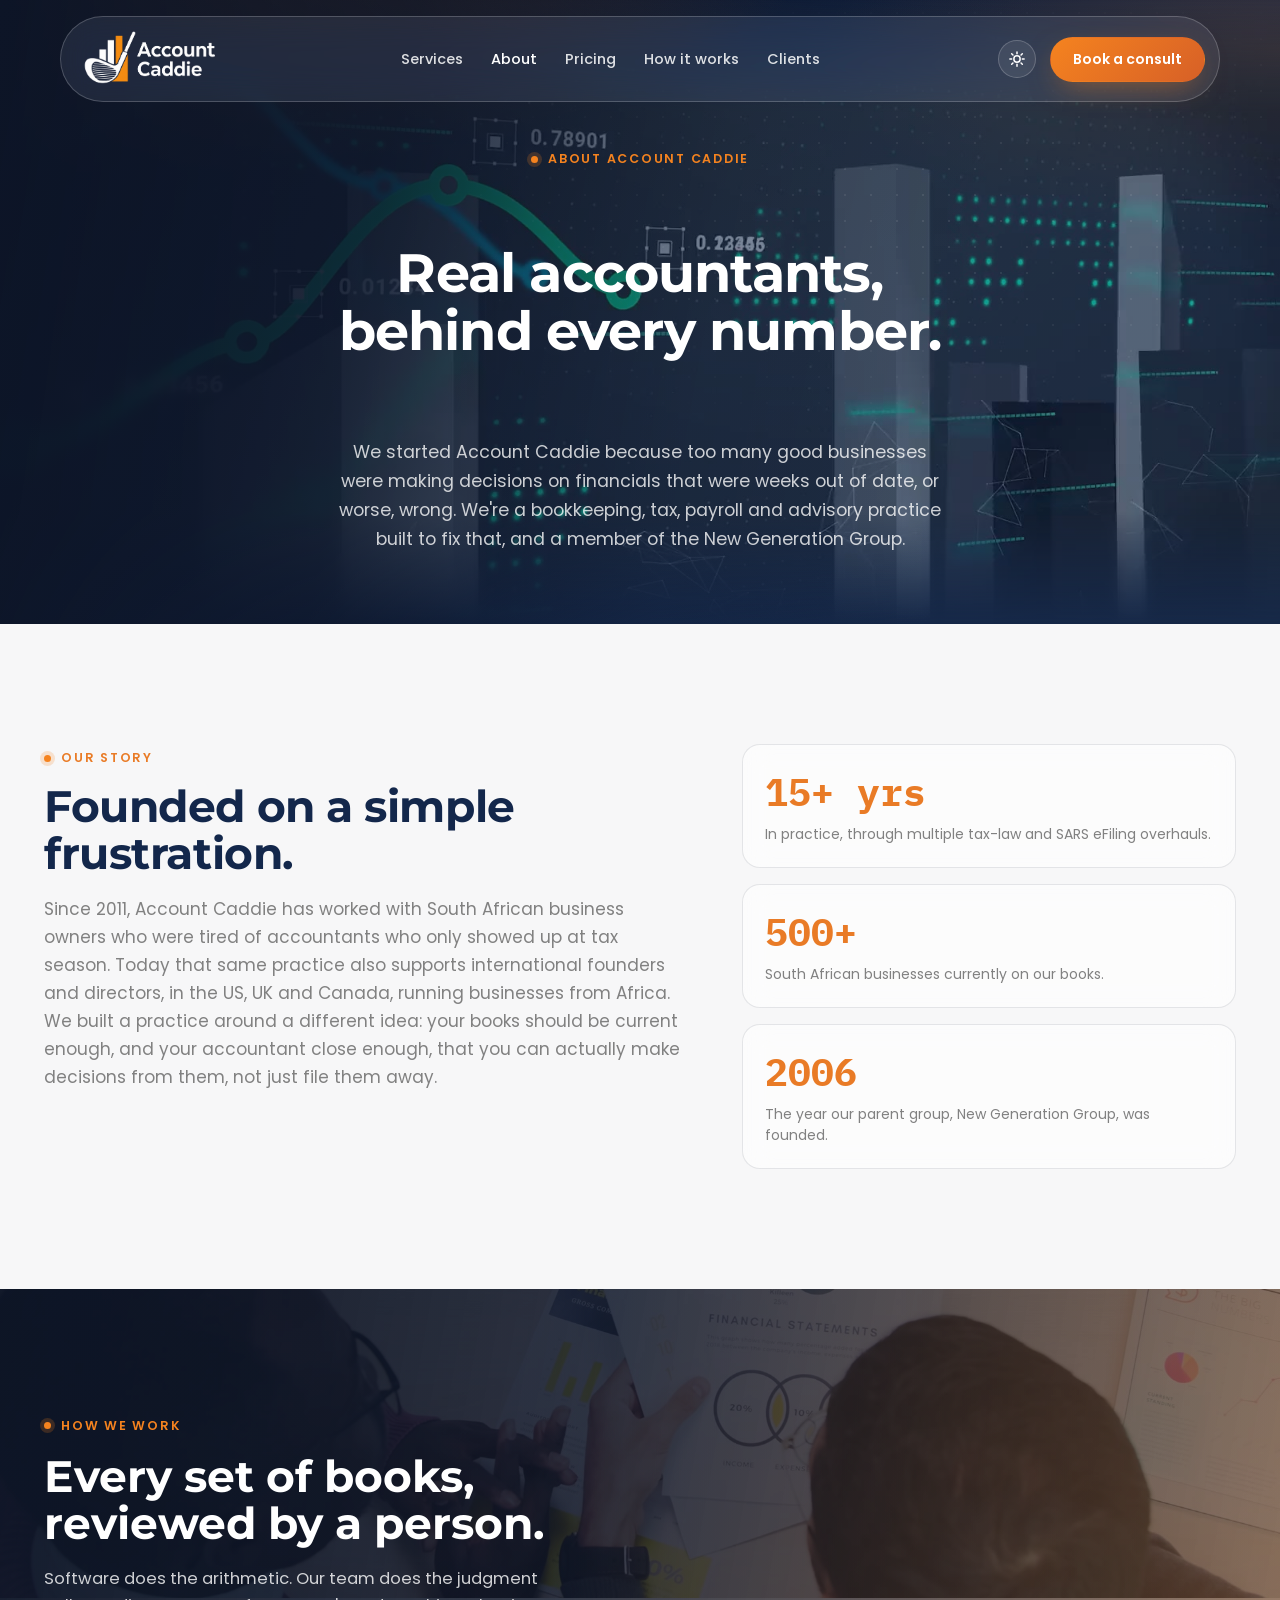
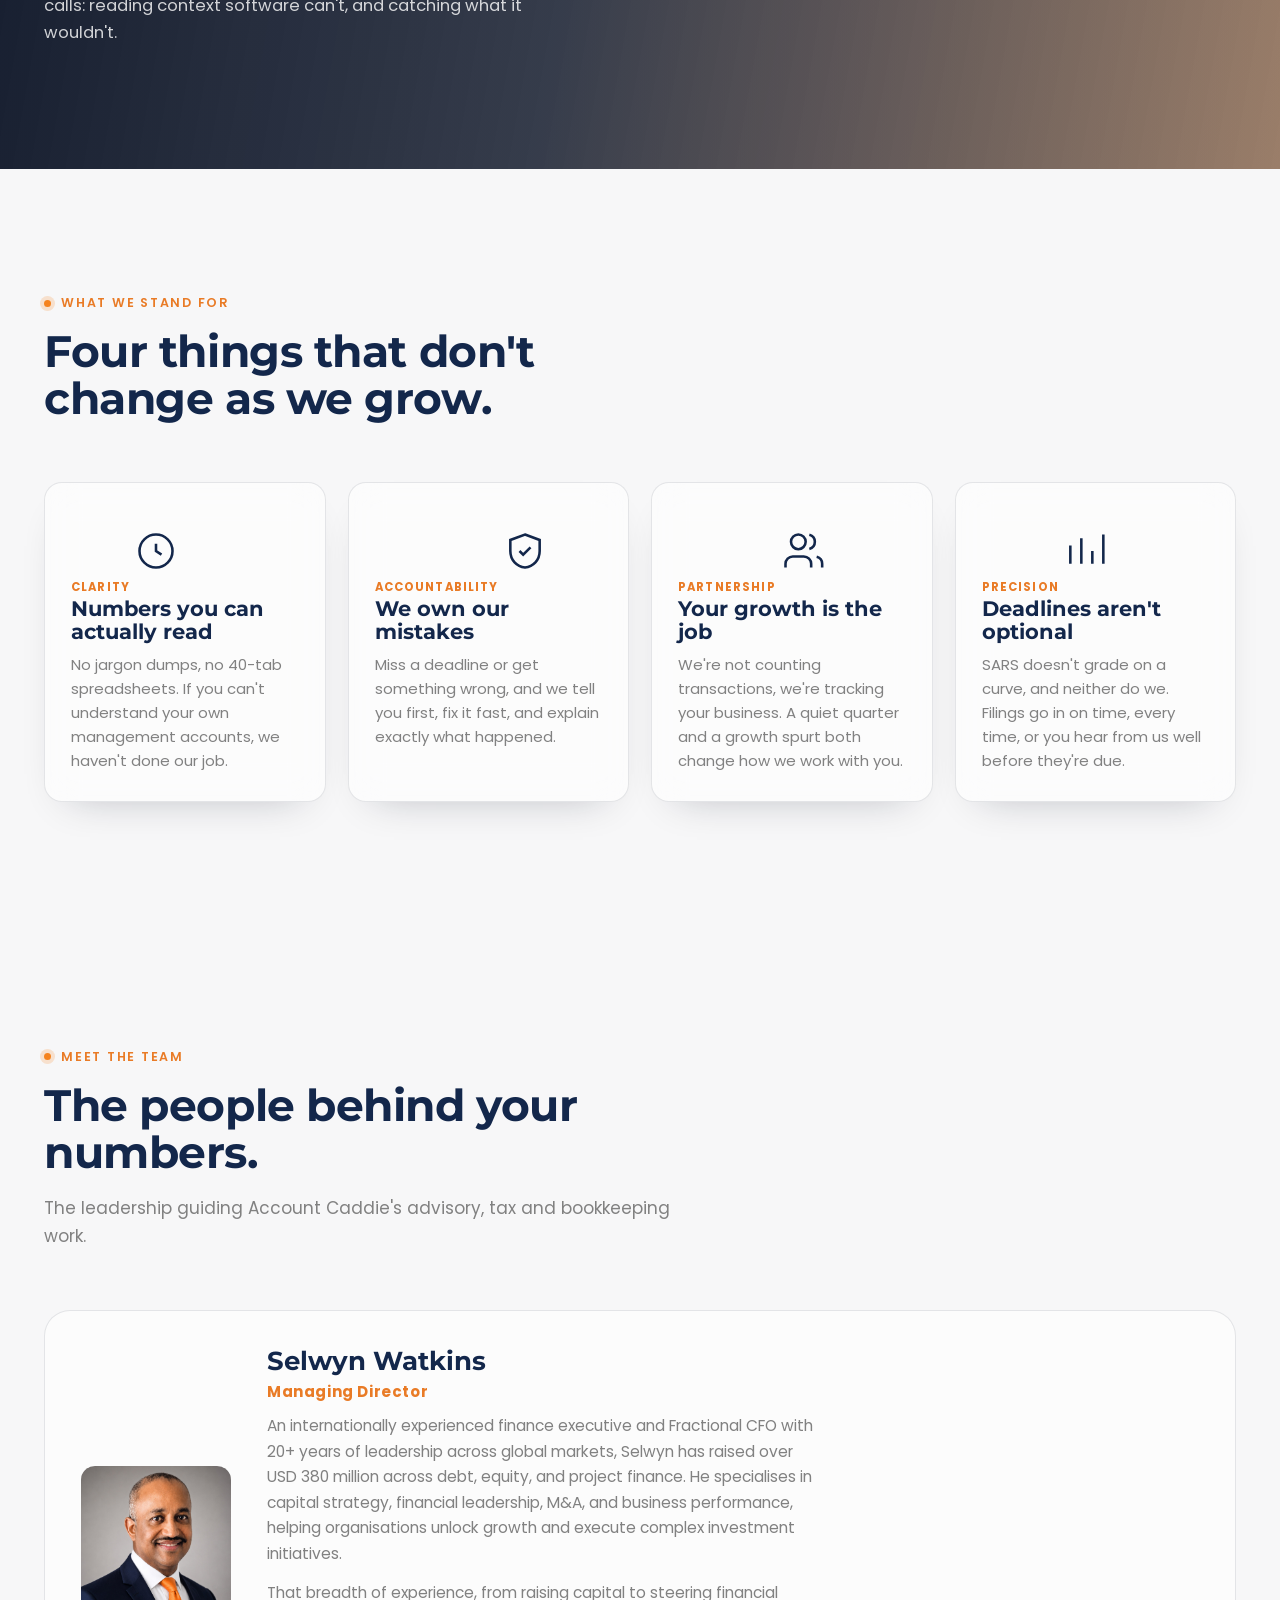
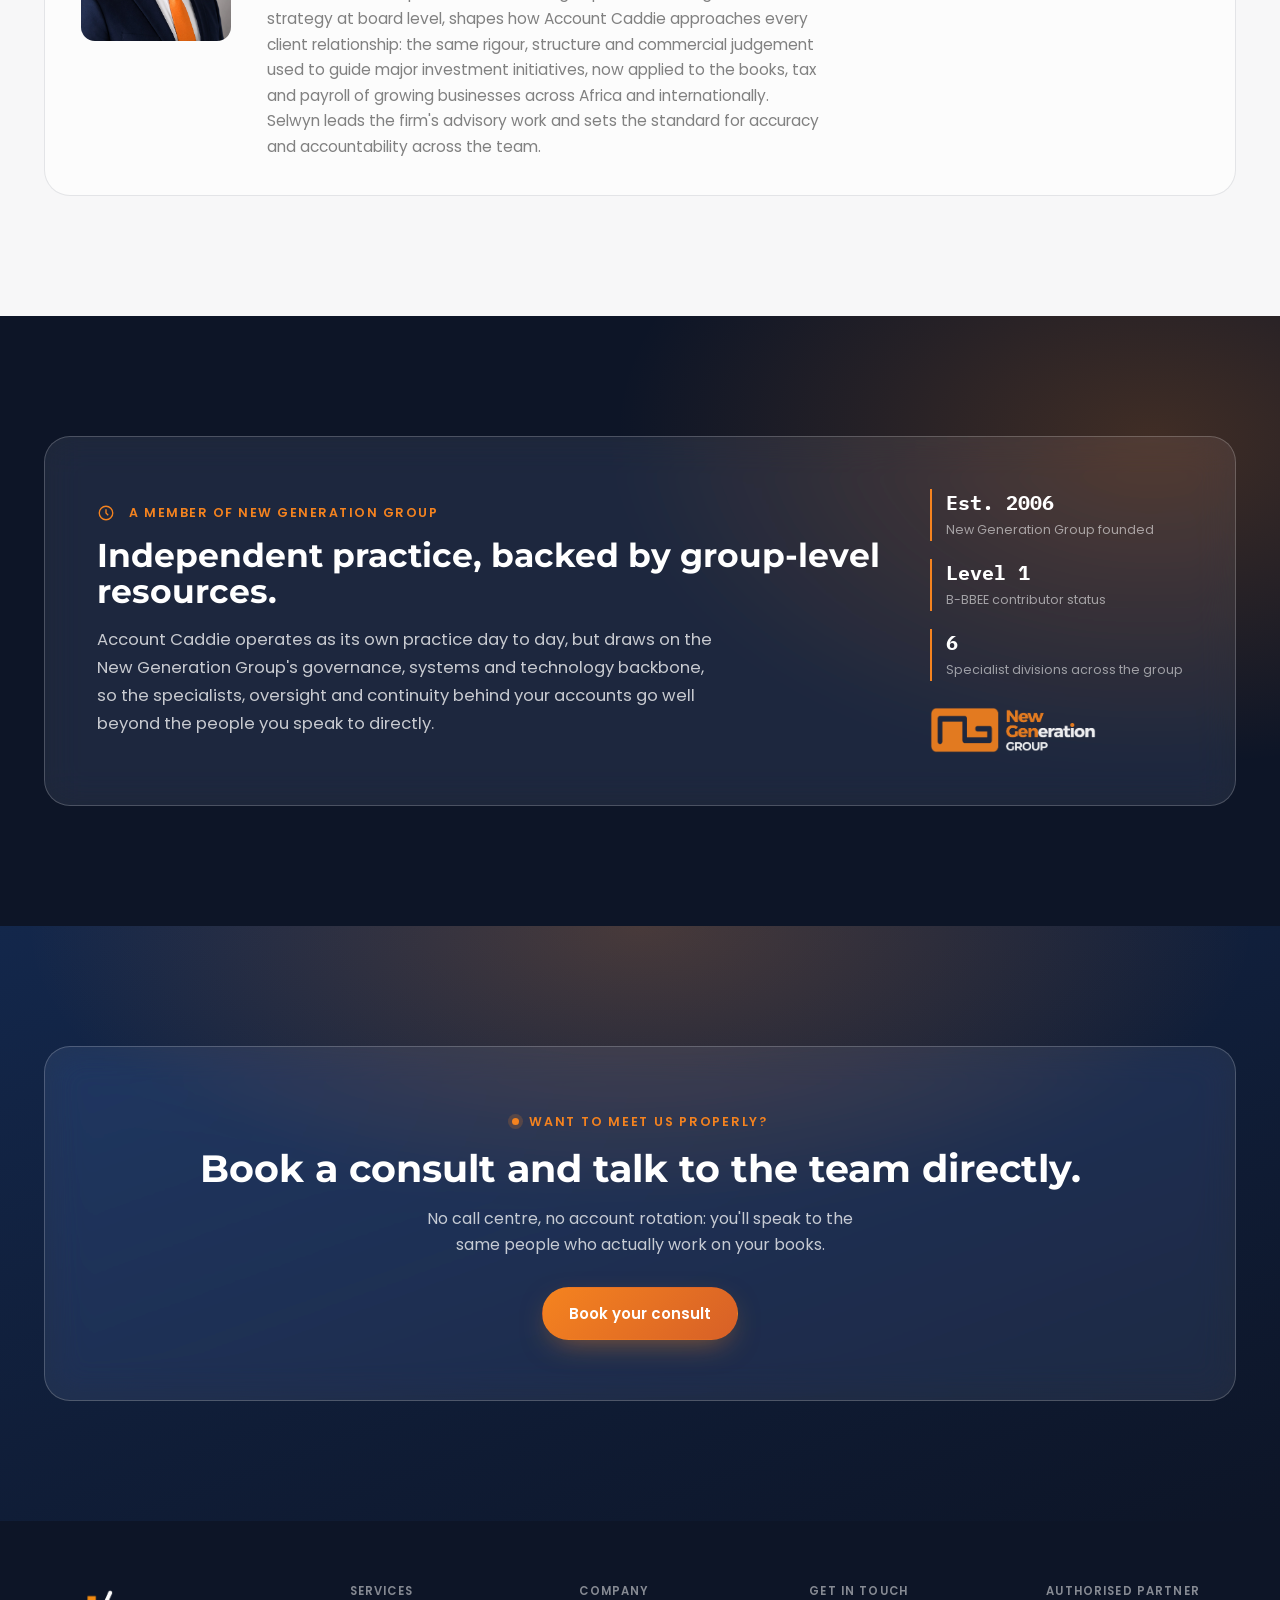
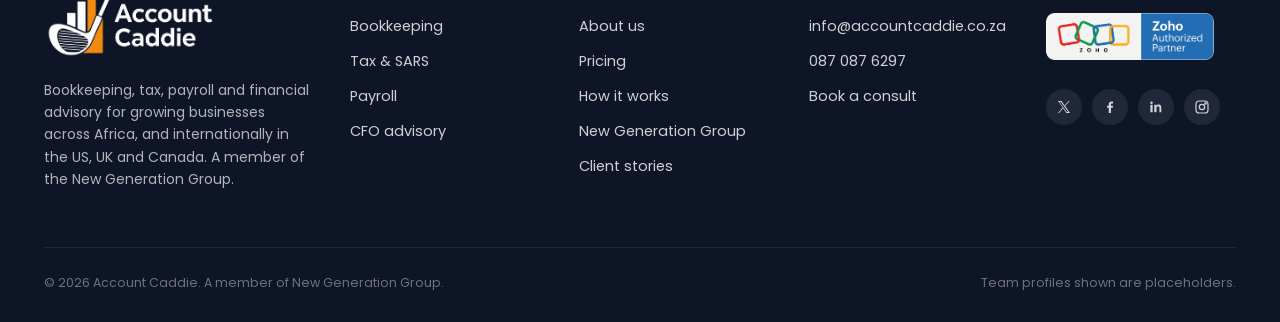
==== commit 1e287e9d: "Fix enterprise section visibility, add site-wide consult modal, revise copy - Fix .tier-enterprise: " ====
--- a/about.html
+++ b/about.html
@@ -3,8 +3,8 @@
 <head>
 <meta charset="UTF-8">
 <meta name="viewport" content="width=device-width, initial-scale=1.0">
-<title>About Us — Account Caddie</title>
-<meta name="description" content="Account Caddie is a South African bookkeeping, tax, payroll and CFO advisory practice, and a member of the New Generation Group. Meet the team behind the numbers.">
+<title>About Us: Account Caddie</title>
+<meta name="description" content="Account Caddie is an Africa-based bookkeeping, tax, payroll and CFO advisory practice serving South Africa and international clients, and a member of the New Generation Group. Meet the team behind the numbers.">
 <link rel="preconnect" href="https://fonts.googleapis.com">
 <link rel="preconnect" href="https://fonts.gstatic.com" crossorigin>
 <link href="https://fonts.googleapis.com/css2?family=Montserrat:wght@500;600;700;800&family=Poppins:wght@400;500;600&family=IBM+Plex+Mono:wght@500;600&display=swap" rel="stylesheet">
@@ -38,7 +38,7 @@
         <svg class="icon-sun" viewBox="0 0 24 24" fill="none" stroke="currentColor" stroke-width="2" stroke-linecap="round"><circle cx="12" cy="12" r="4.2"/><path d="M12 2.5v2.4M12 19.1v2.4M4.9 4.9l1.7 1.7M17.4 17.4l1.7 1.7M2.5 12h2.4M19.1 12h2.4M4.9 19.1l1.7-1.7M17.4 6.6l1.7-1.7"/></svg>
         <svg class="icon-moon" viewBox="0 0 24 24" fill="currentColor"><path d="M20.5 14.5a8.5 8.5 0 1 1-9-11 7 7 0 0 0 9 9Z"/></svg>
       </button>
-      <a href="/#contact" class="btn btn-orange" style="padding:11px 22px;font-size:14px;">Book a consult</a>
+      <a href="/#contact" class="btn btn-orange js-open-consult" style="padding:11px 22px;font-size:14px;">Book a consult</a>
       <button class="nav-toggle" id="navToggle" aria-label="Open menu" aria-expanded="false">
         <svg width="20" height="20" viewBox="0 0 24 24" fill="none" stroke="currentColor" stroke-width="2"><path d="M3 6h18M3 12h18M3 18h18"/></svg>
       </button>
@@ -52,7 +52,7 @@
   <a href="/pricing">Pricing</a>
   <a href="/#process">How it works</a>
   <a href="/#clients">Clients</a>
-  <a href="/#contact" class="btn btn-orange">Book a consult</a>
+  <a href="/#contact" class="btn btn-orange js-open-consult">Book a consult</a>
 </div>
 
 <!-- ===================== ABOUT HERO ===================== -->
@@ -65,7 +65,7 @@
   <div class="container pricing-hero-inner">
     <span class="eyebrow">About Account Caddie</span>
     <h1>Real accountants,<br>behind every number.</h1>
-    <p class="lede">We started Account Caddie because too many good businesses were making decisions on financials that were weeks out of date, or worse, wrong. We're a bookkeeping, tax, payroll and advisory practice built to fix that — and a member of the New Generation Group.</p>
+    <p class="lede">We started Account Caddie because too many good businesses were making decisions on financials that were weeks out of date, or worse, wrong. We're a bookkeeping, tax, payroll and advisory practice built to fix that, and a member of the New Generation Group.</p>
   </div>
 </header>
 
@@ -76,7 +76,7 @@
       <div class="section-head reveal" style="margin-bottom:0;">
         <span class="eyebrow">Our story</span>
         <h2>Founded on a simple frustration.</h2>
-        <p>Since 2011, Account Caddie has worked with South African business owners who were tired of accountants who only showed up at tax season. We built a practice around a different idea: your books should be current enough, and your accountant close enough, that you can actually make decisions from them — not just file them away.</p>
+        <p>Since 2011, Account Caddie has worked with South African business owners who were tired of accountants who only showed up at tax season. Today that same practice also supports international founders and directors, in the US, UK and Canada, running businesses from Africa. We built a practice around a different idea: your books should be current enough, and your accountant close enough, that you can actually make decisions from them, not just file them away.</p>
       </div>
       <div class="story-facts reveal">
         <div class="stat-card">
@@ -104,7 +104,7 @@
   <div class="container reveal">
     <span class="eyebrow">How we work</span>
     <h2>Every set of books, reviewed by a person.</h2>
-    <p>Software does the arithmetic. Our team does the judgment calls — reading context software can't, and catching what it wouldn't.</p>
+    <p>Software does the arithmetic. Our team does the judgment calls: reading context software can't, and catching what it wouldn't.</p>
   </div>
 </section>
 
@@ -159,7 +159,7 @@
         <h3>Selwyn Watkins</h3>
         <span class="leader-role">Managing Director</span>
         <p>An internationally experienced finance executive and Fractional CFO with 20+ years of leadership across global markets, Selwyn has raised over USD 380 million across debt, equity, and project finance. He specialises in capital strategy, financial leadership, M&amp;A, and business performance, helping organisations unlock growth and execute complex investment initiatives.</p>
-        <p>That breadth of experience — from raising capital to steering financial strategy at board level — shapes how Account Caddie approaches every client relationship: the same rigour, structure and commercial judgement used to guide major investment initiatives, now applied to the books, tax and payroll of growing South African businesses. Selwyn leads the firm's advisory work and sets the standard for accuracy and accountability across the team.</p>
+        <p>That breadth of experience, from raising capital to steering financial strategy at board level, shapes how Account Caddie approaches every client relationship: the same rigour, structure and commercial judgement used to guide major investment initiatives, now applied to the books, tax and payroll of growing businesses across Africa and internationally. Selwyn leads the firm's advisory work and sets the standard for accuracy and accountability across the team.</p>
       </div>
     </div>
   </div>
@@ -175,7 +175,7 @@
           A member of New Generation Group
         </div>
         <h2 style="margin-top:16px;font-size:clamp(1.6rem,2.6vw,2.2rem);">Independent practice, backed by group-level resources.</h2>
-        <p class="lede">Account Caddie operates as its own practice day to day, but draws on the New Generation Group's governance, systems and technology backbone — so the specialists, oversight and continuity behind your accounts go well beyond the people you speak to directly.</p>
+        <p class="lede">Account Caddie operates as its own practice day to day, but draws on the New Generation Group's governance, systems and technology backbone, so the specialists, oversight and continuity behind your accounts go well beyond the people you speak to directly.</p>
       </div>
       <div class="group-facts">
         <div><strong>Est. 2006</strong><span>New Generation Group founded</span></div>
@@ -196,8 +196,8 @@
       <div>
         <span class="eyebrow" style="color:var(--orange-500);justify-content:center;">Want to meet us properly?</span>
         <h2 style="margin-top:16px;">Book a consult and talk to the team directly.</h2>
-        <p class="lede" style="margin-inline:auto;">No call centre, no account rotation — you'll speak to the same people who actually work on your books.</p>
-        <a href="/#contact" class="btn btn-orange" style="margin-top:28px;">Book your consult</a>
+        <p class="lede" style="margin-inline:auto;">No call centre, no account rotation: you'll speak to the same people who actually work on your books.</p>
+        <a href="/#contact" class="btn btn-orange js-open-consult" style="margin-top:28px;">Book your consult</a>
       </div>
     </div>
   </div>
@@ -211,7 +211,7 @@
         <div class="footer-brand">
           <img src="assets/images/logo.png" alt="Account Caddie" class="logo-img logo-img-footer">
         </div>
-        <p>Bookkeeping, tax, payroll and financial advisory for growing South African businesses. A member of the New Generation Group.</p>
+        <p>Bookkeeping, tax, payroll and financial advisory for growing businesses across Africa, and internationally in the US, UK and Canada. A member of the New Generation Group.</p>
       </div>
       <div>
         <h4>Services</h4>
@@ -237,7 +237,7 @@
         <ul>
           <li><a href="mailto:info@accountcaddie.co.za">info@accountcaddie.co.za</a></li>
           <li><a href="tel:+27870876297">087 087 6297</a></li>
-          <li><a href="/#contact">Book a consult</a></li>
+          <li><a href="/#contact" class="js-open-consult">Book a consult</a></li>
         </ul>
       </div>
       <div>
@@ -268,6 +268,54 @@
   </div>
 </footer>
 
+<!-- ===================== BOOK A CONSULT MODAL ===================== -->
+<div class="modal-overlay" id="consultModal" aria-hidden="true">
+  <div class="modal-panel glass-dark" role="dialog" aria-modal="true" aria-labelledby="consultModalTitle">
+    <button type="button" class="modal-close" id="consultModalClose" aria-label="Close">
+      <svg viewBox="0 0 24 24" fill="none" stroke="currentColor" stroke-width="2"><path d="M6 6l12 12M18 6 6 18"/></svg>
+    </button>
+    <span class="eyebrow" style="color:var(--orange-500);">Book a consult</span>
+    <h2 id="consultModalTitle">Let's talk about your business.</h2>
+    <p class="lede">Tell us a little about your business and where it's at. We'll come back with an honest read of your books and a plan: no obligation, no jargon, no hard sell.</p>
+
+    <form class="cta-form" id="consultForm">
+      <div class="row">
+        <div>
+          <label for="consultName">Full name</label>
+          <input id="consultName" type="text" placeholder="Your name" required>
+        </div>
+        <div>
+          <label for="consultCompany">Company</label>
+          <input id="consultCompany" type="text" placeholder="Business name">
+        </div>
+      </div>
+      <div class="row">
+        <div>
+          <label for="consultEmail">Email</label>
+          <input id="consultEmail" type="email" placeholder="you@company.com" required>
+        </div>
+        <div>
+          <label for="consultPhone">Phone</label>
+          <input id="consultPhone" type="tel" placeholder="Phone number">
+        </div>
+      </div>
+      <div>
+        <label for="consultNeed">What do you need?</label>
+        <select id="consultNeed">
+          <option>Bookkeeping</option>
+          <option>Tax &amp; SARS compliance</option>
+          <option>Payroll</option>
+          <option>Company registration</option>
+          <option>CFO &amp; financial advisory</option>
+          <option>Not sure yet, advise me</option>
+        </select>
+      </div>
+      <button type="submit" class="btn btn-orange">Request my consult</button>
+      <span class="form-note">Opens your email client, addressed to info@accountcaddie.co.za. We'll reply within one business day.</span>
+    </form>
+  </div>
+</div>
+
 <script src="js/main.js"></script>
 </body>
 </html>
--- a/css/style.css
+++ b/css/style.css
@@ -980,71 +980,114 @@
 }
 
 .tiers{ background:var(--surface); }
+
+.pricing-layout{
+  display:grid;
+  grid-template-columns:280px 1fr;
+  gap:44px;
+  align-items:start;
+}
+.pricing-sidebar h2{
+  font-size:32px; letter-spacing:-.01em; color:var(--text-strong);
+}
+.pricing-sidebar-label{
+  display:block;
+  margin-top:28px; padding-top:22px;
+  border-top:1px solid var(--card-border-strong);
+  font-family:var(--font-body); font-size:11.5px; font-weight:700; letter-spacing:.1em; text-transform:uppercase;
+  color:var(--text-muted);
+}
+.pricing-defaults{
+  margin-top:20px;
+  display:flex; flex-direction:column;
+}
+.pricing-defaults li{
+  display:flex; gap:14px; align-items:flex-start;
+  padding-block:18px;
+  border-bottom:1px solid var(--card-border-strong);
+}
+.pricing-defaults li:first-child{ padding-top:0; }
+.pricing-defaults li:last-child{ border-bottom:none; padding-bottom:0; }
+.pricing-defaults-icon{
+  flex:none;
+  width:38px; height:38px; padding:9px;
+  border-radius:10px;
+  background:rgba(245,131,31,.12);
+  color:var(--orange-600);
+}
+.pricing-defaults-icon svg{ width:100%; height:100%; }
+.pricing-defaults p{ font-size:14px; line-height:1.5; color:var(--text-muted); }
+
 .tier-grid{
   display:grid;
   grid-template-columns:repeat(3,1fr);
   gap:22px;
-  align-items:stretch;
-}
-.tier-card{
+  align-items:start;
+}
+.tier-stack{
   position:relative;
-  display:flex; flex-direction:column;
-  border-radius:var(--radius-md);
-  padding:32px 28px;
+  display:flex; flex-direction:column; gap:10px;
+  opacity:0; transform:translateY(24px);
+  transition:opacity .6s var(--ease), transform .6s var(--ease);
+}
+.tier-stack.is-visible{ opacity:1; transform:translateY(0); }
+.tier-badge{
+  position:absolute; top:-13px; left:24px; z-index:1;
+  background:linear-gradient(135deg,var(--orange-500),var(--orange-700));
+  color:var(--white);
+  font-size:11.5px; font-weight:700; letter-spacing:.06em; text-transform:uppercase;
+  padding:6px 14px; border-radius:999px;
+}
+.tier-block{
+  border-radius:var(--radius-sm);
+  padding:20px 22px;
   background:var(--card-bg);
   border:1px solid var(--card-border-strong);
   backdrop-filter: blur(16px);
-  opacity:0; transform:translateY(24px);
-  transition:opacity .6s var(--ease), transform .6s var(--ease), border-color .3s;
-}
-.tier-card.is-visible{ opacity:1; transform:translateY(0); }
-.tier-card.tier-featured{
-  border-color:rgba(245,131,31,.55);
-  box-shadow:0 24px 50px -22px rgba(245,131,31,.35);
-}
-.tier-badge{
-  position:absolute; top:-13px; left:28px;
+}
+.tier-block-head .service-tag{
+  font-size:11.5px; letter-spacing:.1em; text-transform:uppercase; font-weight:700; color:var(--orange-600);
+}
+.tier-block-head h3{
+  margin-top:8px; font-size:17px; font-weight:600; color:var(--text-strong); line-height:1.35;
+}
+.tier-block-price{ display:flex; flex-direction:column; gap:4px; }
+.tier-block-price .amount{
+  font-family:var(--font-mono); font-size:32px; font-weight:600; color:var(--text-strong);
+}
+.tier-block-price .period{ font-size:13px; color:var(--text-muted); }
+.tier-start{
+  display:flex; align-items:center; justify-content:center; gap:8px;
+  width:100%;
+  padding:16px 22px;
+  border-radius:var(--radius-sm);
+  border:1px solid var(--card-border-strong);
+  background:var(--card-bg);
+  font-family:var(--font-body); font-weight:600; font-size:14.5px;
+  color:var(--text-strong);
+  text-decoration:none;
+  cursor:pointer;
+  transition:background .25s, color .25s, border-color .25s;
+}
+.tier-start svg{ width:16px; height:16px; }
+.tier-start-featured{
   background:linear-gradient(135deg,var(--orange-500),var(--orange-700));
-  color:var(--white);
-  font-size:11.5px; font-weight:700; letter-spacing:.06em; text-transform:uppercase;
-  padding:6px 14px; border-radius:999px;
-}
-.tier-top .service-tag{
-  font-size:11.5px; letter-spacing:.1em; text-transform:uppercase; font-weight:700; color:var(--orange-600);
-}
-.tier-top h3{
-  margin-top:8px; font-size:18px; font-weight:600; color:var(--text-strong);
-}
-.tier-price{
-  margin-top:22px;
-  display:flex; align-items:baseline; gap:6px;
-}
-.tier-price .amount{
-  font-family:var(--font-mono); font-size:34px; font-weight:600; color:var(--text-strong);
-}
-.tier-price .period{ font-size:14px; color:var(--text-muted); }
-.tier-desc{
-  margin-top:14px; font-size:14.5px; line-height:1.6; color:var(--text-muted);
-}
-.tier-features{
-  margin-top:22px; padding-top:22px;
-  border-top:1px solid var(--card-border-strong);
-  display:flex; flex-direction:column; gap:12px;
-  flex:1;
-}
-.tier-features li{
+  border-color:transparent;
+  color:var(--white);
+}
+.tier-start:not(.tier-start-featured):hover{ border-color:rgba(245,131,31,.5); color:var(--orange-600); }
+.tier-block-check{
+  display:flex; align-items:center; gap:12px;
   font-size:14px; line-height:1.4; color:var(--text-ink);
-  padding-left:26px; position:relative;
-}
-.tier-features li::before{
-  content:'';
-  position:absolute; left:0; top:2px;
-  width:16px; height:16px; border-radius:50%;
+}
+.tier-stack-featured .tier-block{ border-color:rgba(245,131,31,.35); }
+.tier-block-check svg{
+  flex:none;
+  width:16px; height:16px; padding:3px;
+  border-radius:50%;
   background:rgba(245,131,31,.15);
-  background-image:url("data:image/svg+xml,%3Csvg xmlns='http://www.w3.org/2000/svg' viewBox='0 0 24 24' fill='none' stroke='%23f5831f' stroke-width='3' stroke-linecap='round' stroke-linejoin='round'%3E%3Cpath d='M20 6 9 17l-5-5'/%3E%3C/svg%3E");
-  background-repeat:no-repeat; background-position:center; background-size:10px;
-}
-.tier-cta{ margin-top:26px; justify-content:center; width:100%; }
+  color:var(--orange-600);
+}
 
 .tier-enterprise{
   margin-top:26px;
@@ -1052,6 +1095,8 @@
   padding:40px 44px;
   display:flex; align-items:center; justify-content:space-between; gap:32px;
   flex-wrap:wrap;
+  background:linear-gradient(160deg, var(--navy-900), var(--navy-800) 60%, var(--navy-700));
+  border-color:transparent;
 }
 
 .addons{ background:var(--surface-dim); }
@@ -1076,6 +1121,10 @@
 .addon-row .amount{ font-family:var(--font-mono); font-weight:600; color:var(--orange-600); }
 .addon-row .unit{ font-size:12.5px; color:var(--text-muted); }
 
+.faq{
+  background:linear-gradient(180deg, var(--navy-900), var(--navy-800) 60%, var(--navy-700));
+  color:var(--white);
+}
 .faq-list{
   display:flex; flex-direction:column; gap:14px;
   max-width:820px;
@@ -1109,10 +1158,54 @@
 }
 
 @media (max-width:1080px){
-  .tier-grid{ grid-template-columns:1fr; }
+  .pricing-layout{ grid-template-columns:1fr; gap:36px; }
+  .pricing-sidebar{ max-width:520px; }
   .tier-enterprise{ flex-direction:column; align-items:flex-start; }
+}
+@media (max-width:760px){
+  .tier-grid{ grid-template-columns:1fr; max-width:440px; }
 }
 @media (max-width:640px){
   .currency-switch{ flex-wrap:wrap; justify-content:center; }
   .addon-row{ flex-direction:column; align-items:flex-start; gap:6px; }
 }
+
+/* =============== get started modal =============== */
+.modal-overlay{
+  position:fixed; inset:0; z-index:200;
+  display:flex; align-items:center; justify-content:center;
+  padding:24px;
+  background:rgba(13,21,39,.64);
+  backdrop-filter: blur(6px);
+  opacity:0; visibility:hidden;
+  transition:opacity .3s var(--ease), visibility .3s;
+}
+.modal-overlay.is-open{ opacity:1; visibility:visible; }
+.modal-panel{
+  position:relative;
+  width:100%; max-width:560px;
+  max-height:88vh; overflow-y:auto;
+  border-radius:var(--radius-lg);
+  padding:44px 40px;
+  transform:translateY(16px);
+  transition:transform .3s var(--ease);
+}
+.modal-overlay.is-open .modal-panel{ transform:translateY(0); }
+.modal-panel h2{ margin-top:14px; font-size:24px; color:var(--white); }
+.modal-panel .lede{ margin-top:10px; font-size:14.5px; line-height:1.6; color:rgba(255,255,255,.75); }
+.modal-panel .cta-form{ margin-top:26px; }
+.modal-close{
+  position:absolute; top:20px; right:20px;
+  width:34px; height:34px;
+  display:flex; align-items:center; justify-content:center;
+  border-radius:50%;
+  background:rgba(255,255,255,.08);
+  color:var(--white);
+  border:none; cursor:pointer;
+  transition:background .25s;
+}
+.modal-close svg{ width:16px; height:16px; }
+.modal-close:hover{ background:rgba(255,255,255,.18); }
+@media (max-width:640px){
+  .modal-panel{ padding:34px 24px; }
+}
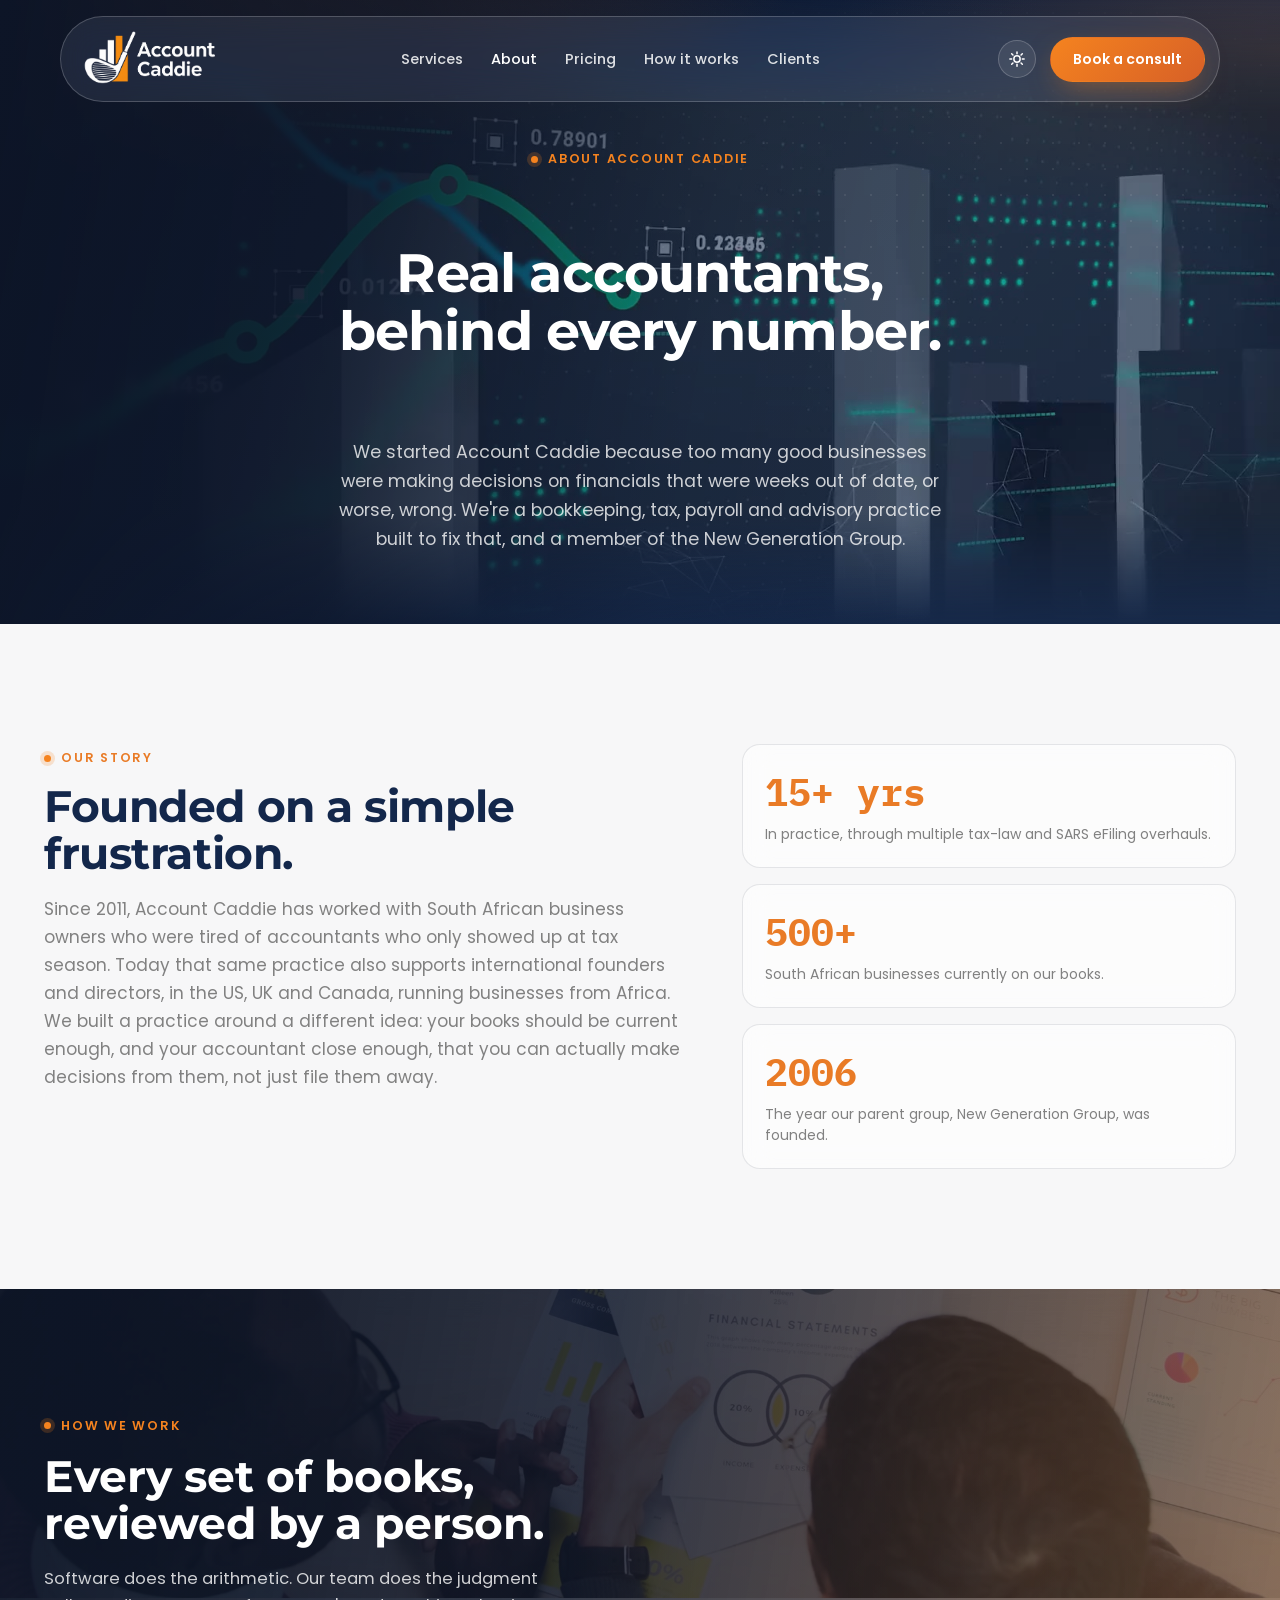
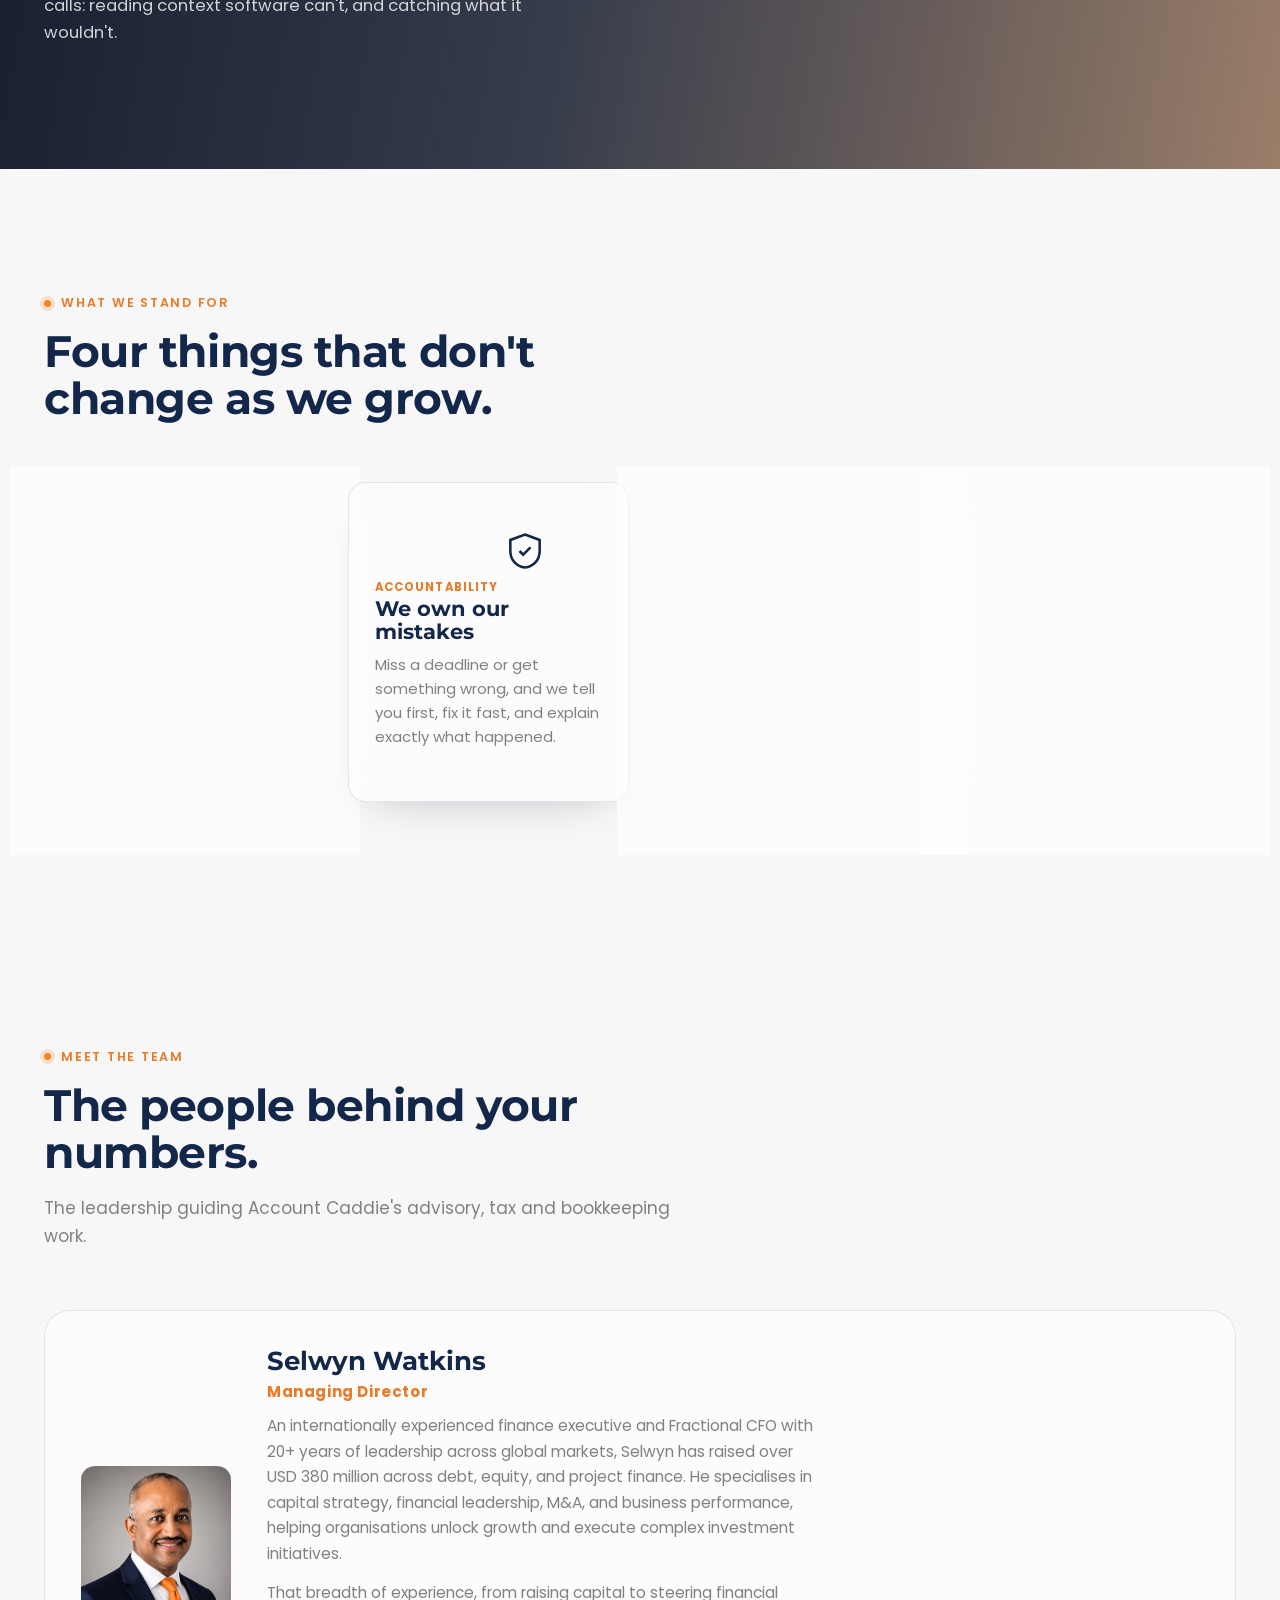
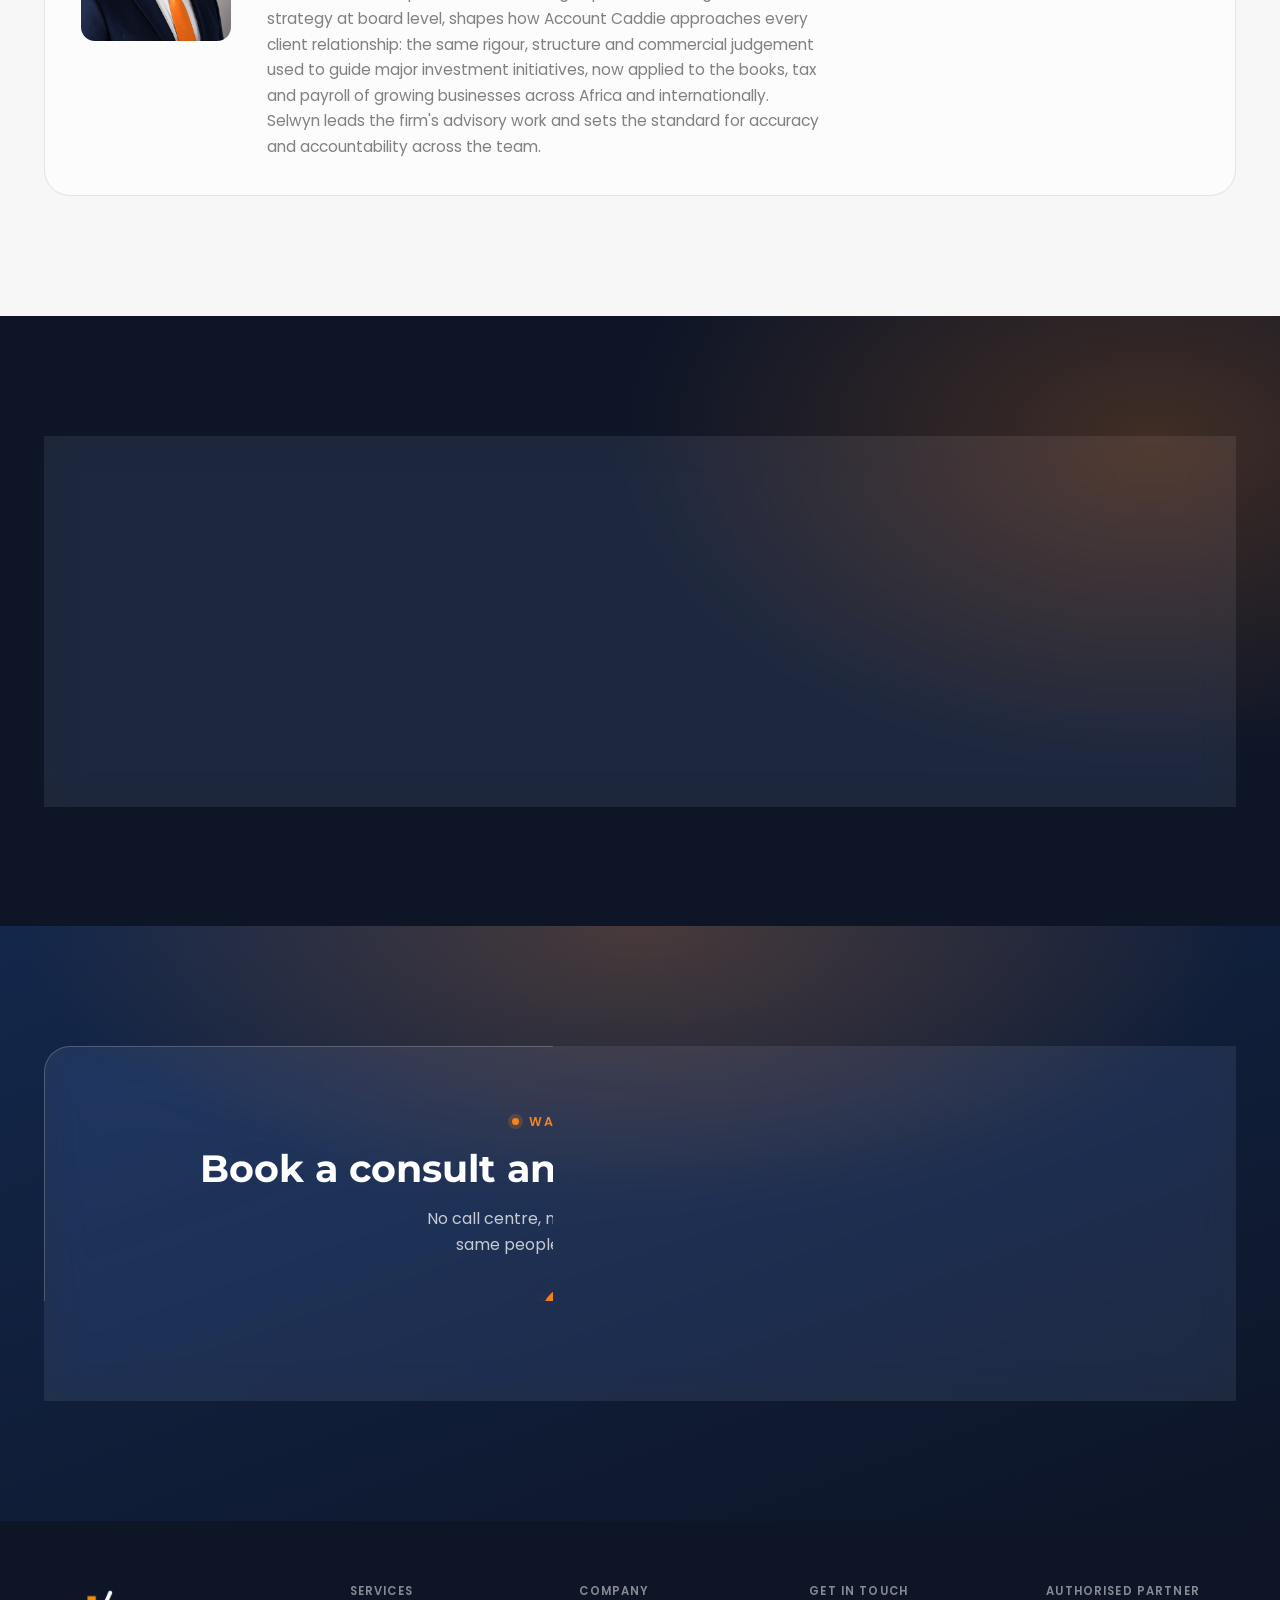
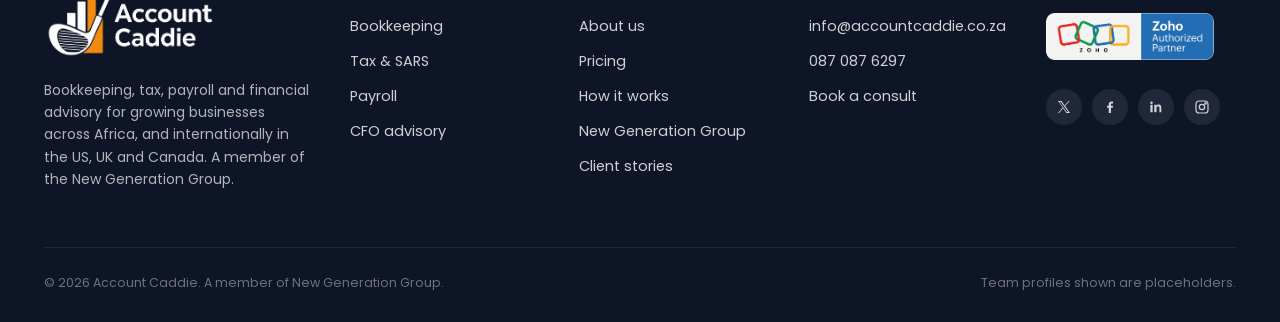
==== commit f39c9a4b: "Add Zoho SalesIQ chat widget site-wide Co-Authored-By: Claude Sonnet 5 <noreply@anthropic.com> Claud" ====
--- a/about.html
+++ b/about.html
@@ -317,5 +317,6 @@
 </div>
 
 <script src="js/main.js"></script>
+<script>window.$zoho=window.$zoho || {};$zoho.salesiq=$zoho.salesiq||{ready:function(){}}</script><script id="zsiqscript" src="https://salesiq.zohopublic.com/widget?wc=siq580dc932eb302b1787ac99d1f4283765d5a769daaa31c27d27d7def2577c8518" defer></script>
 </body>
 </html>
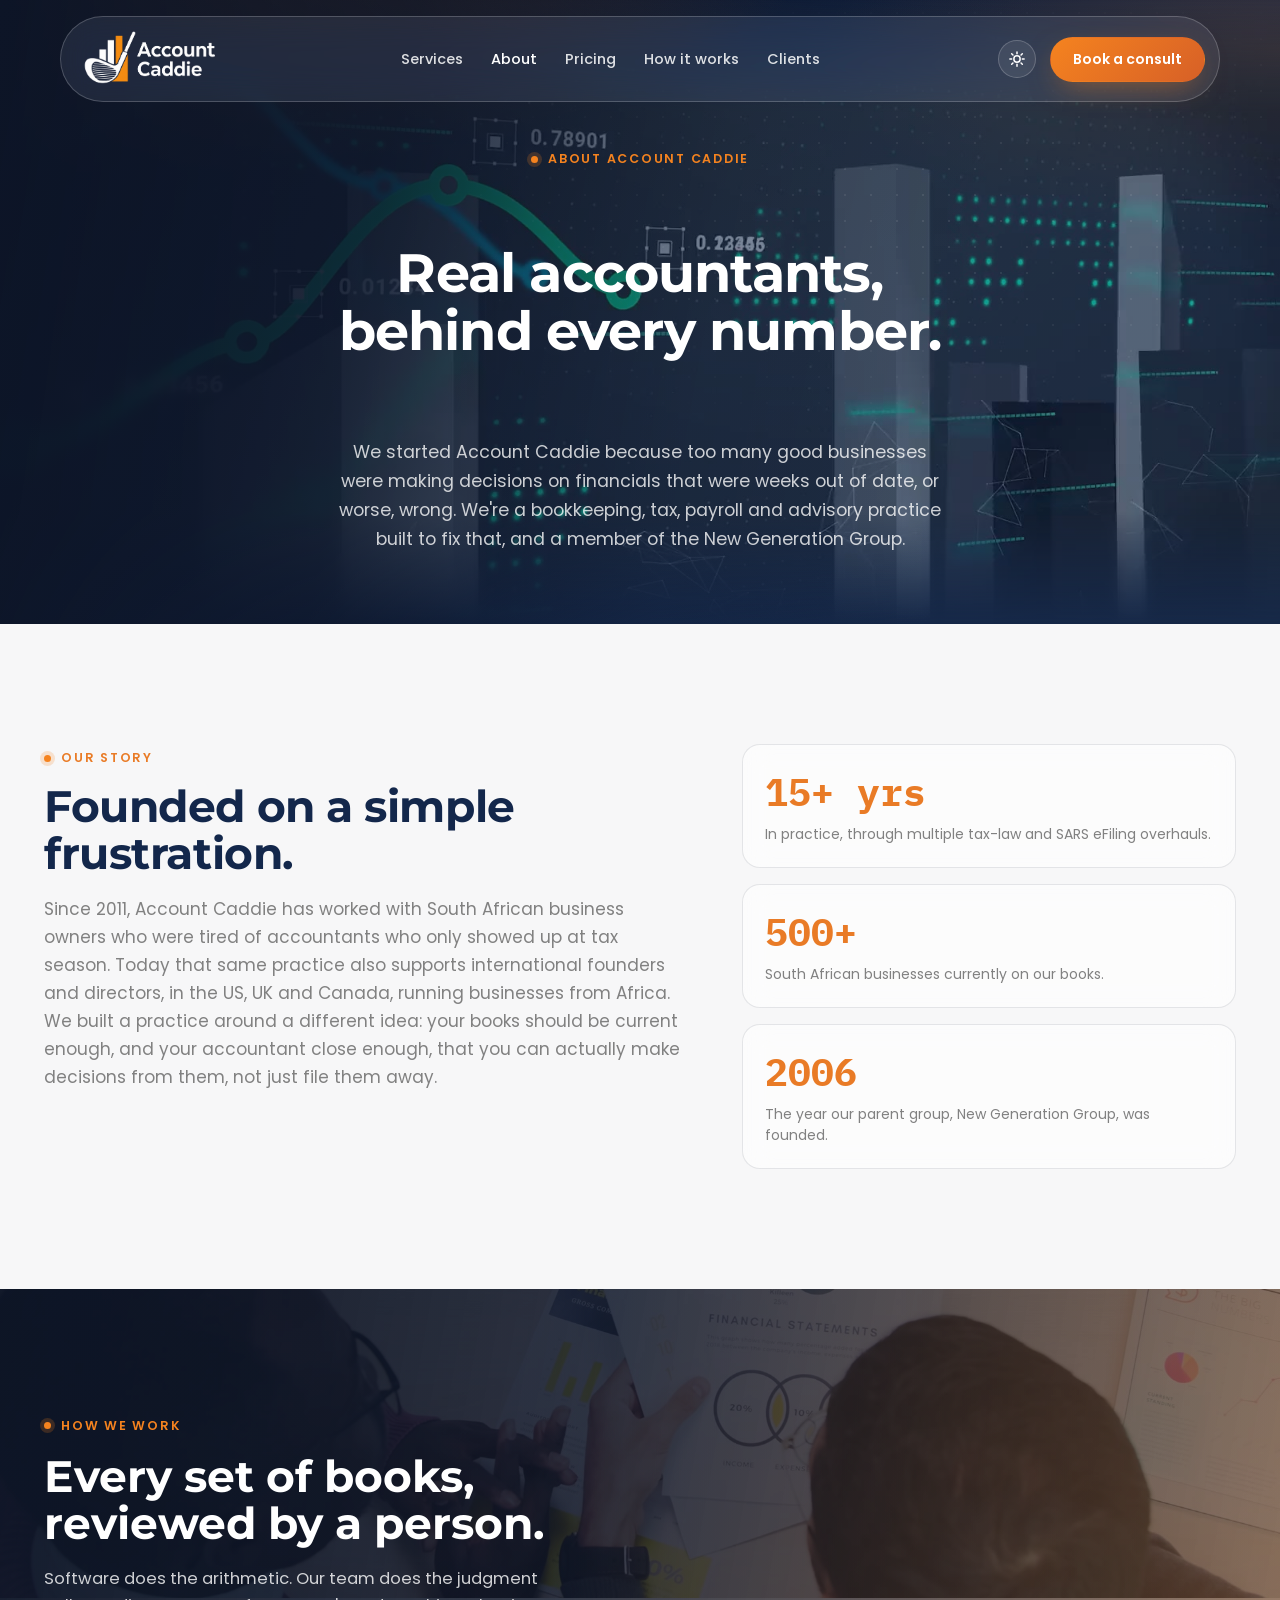
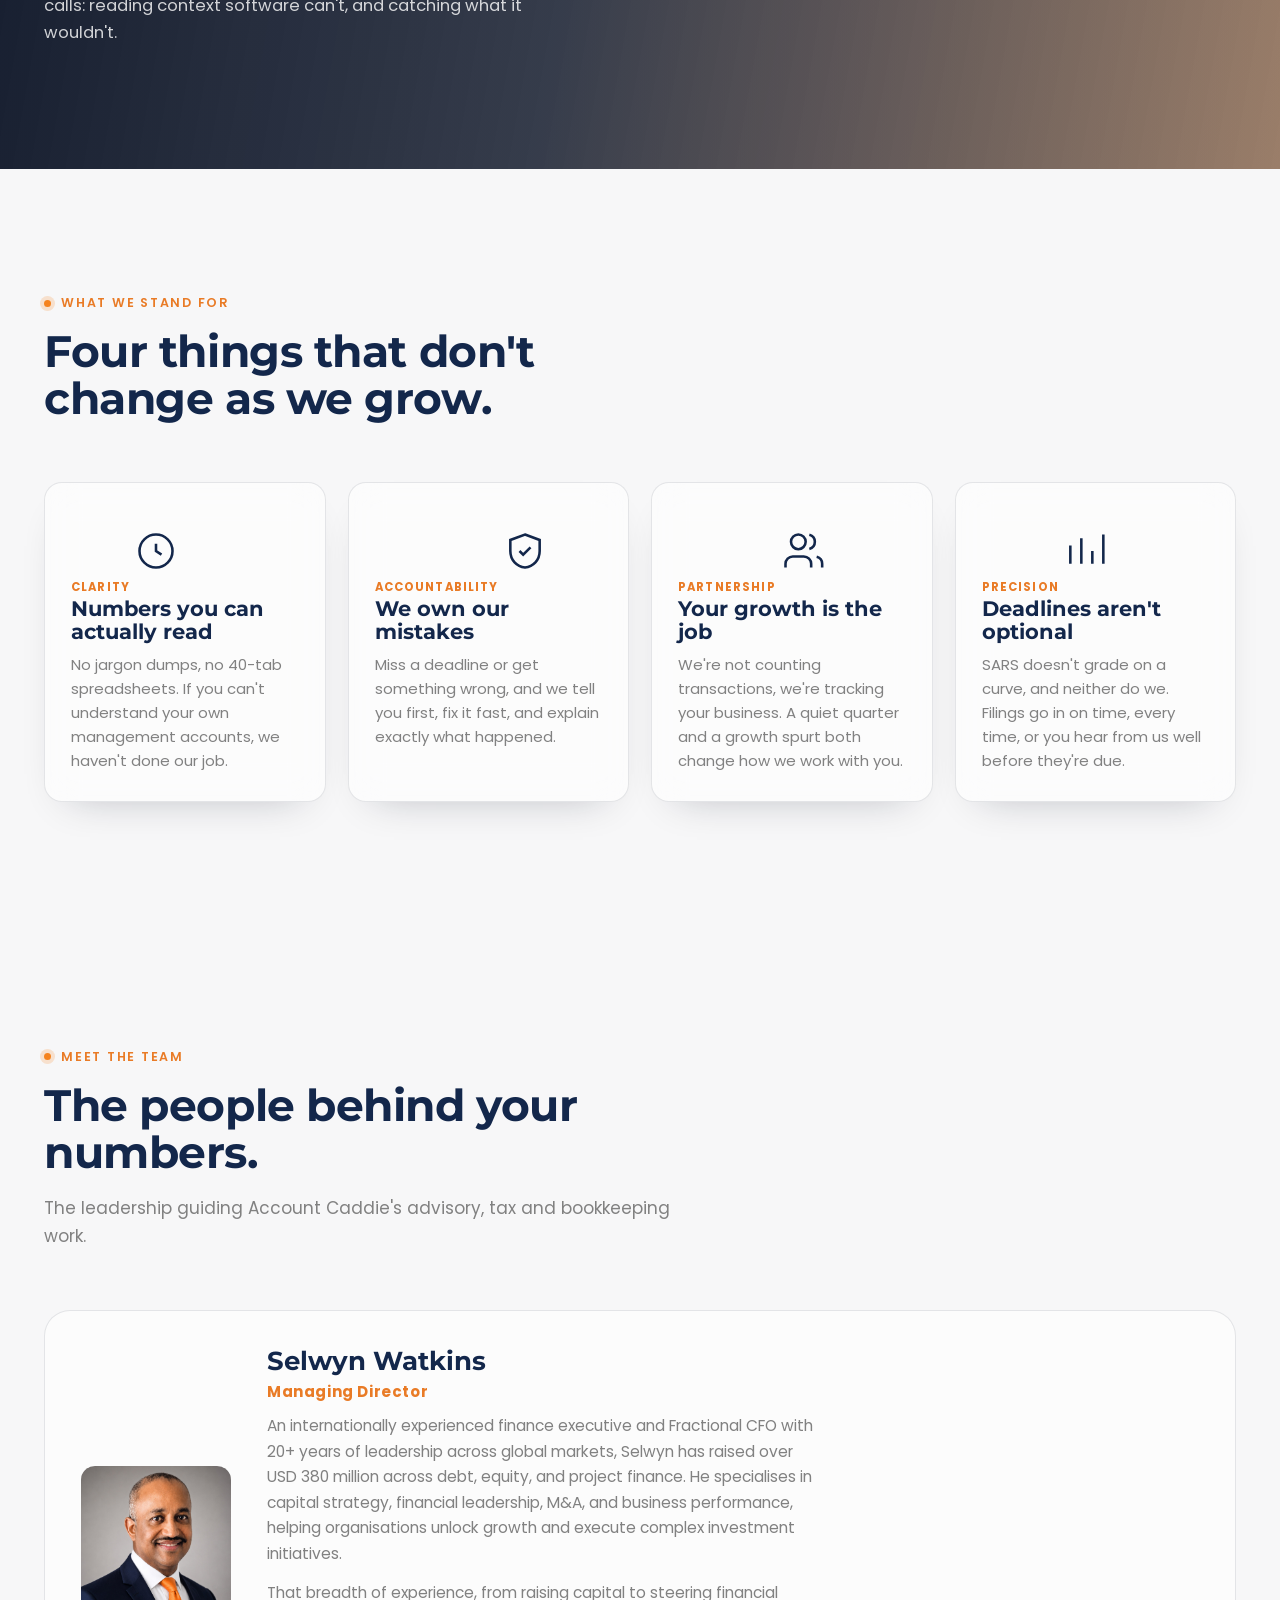
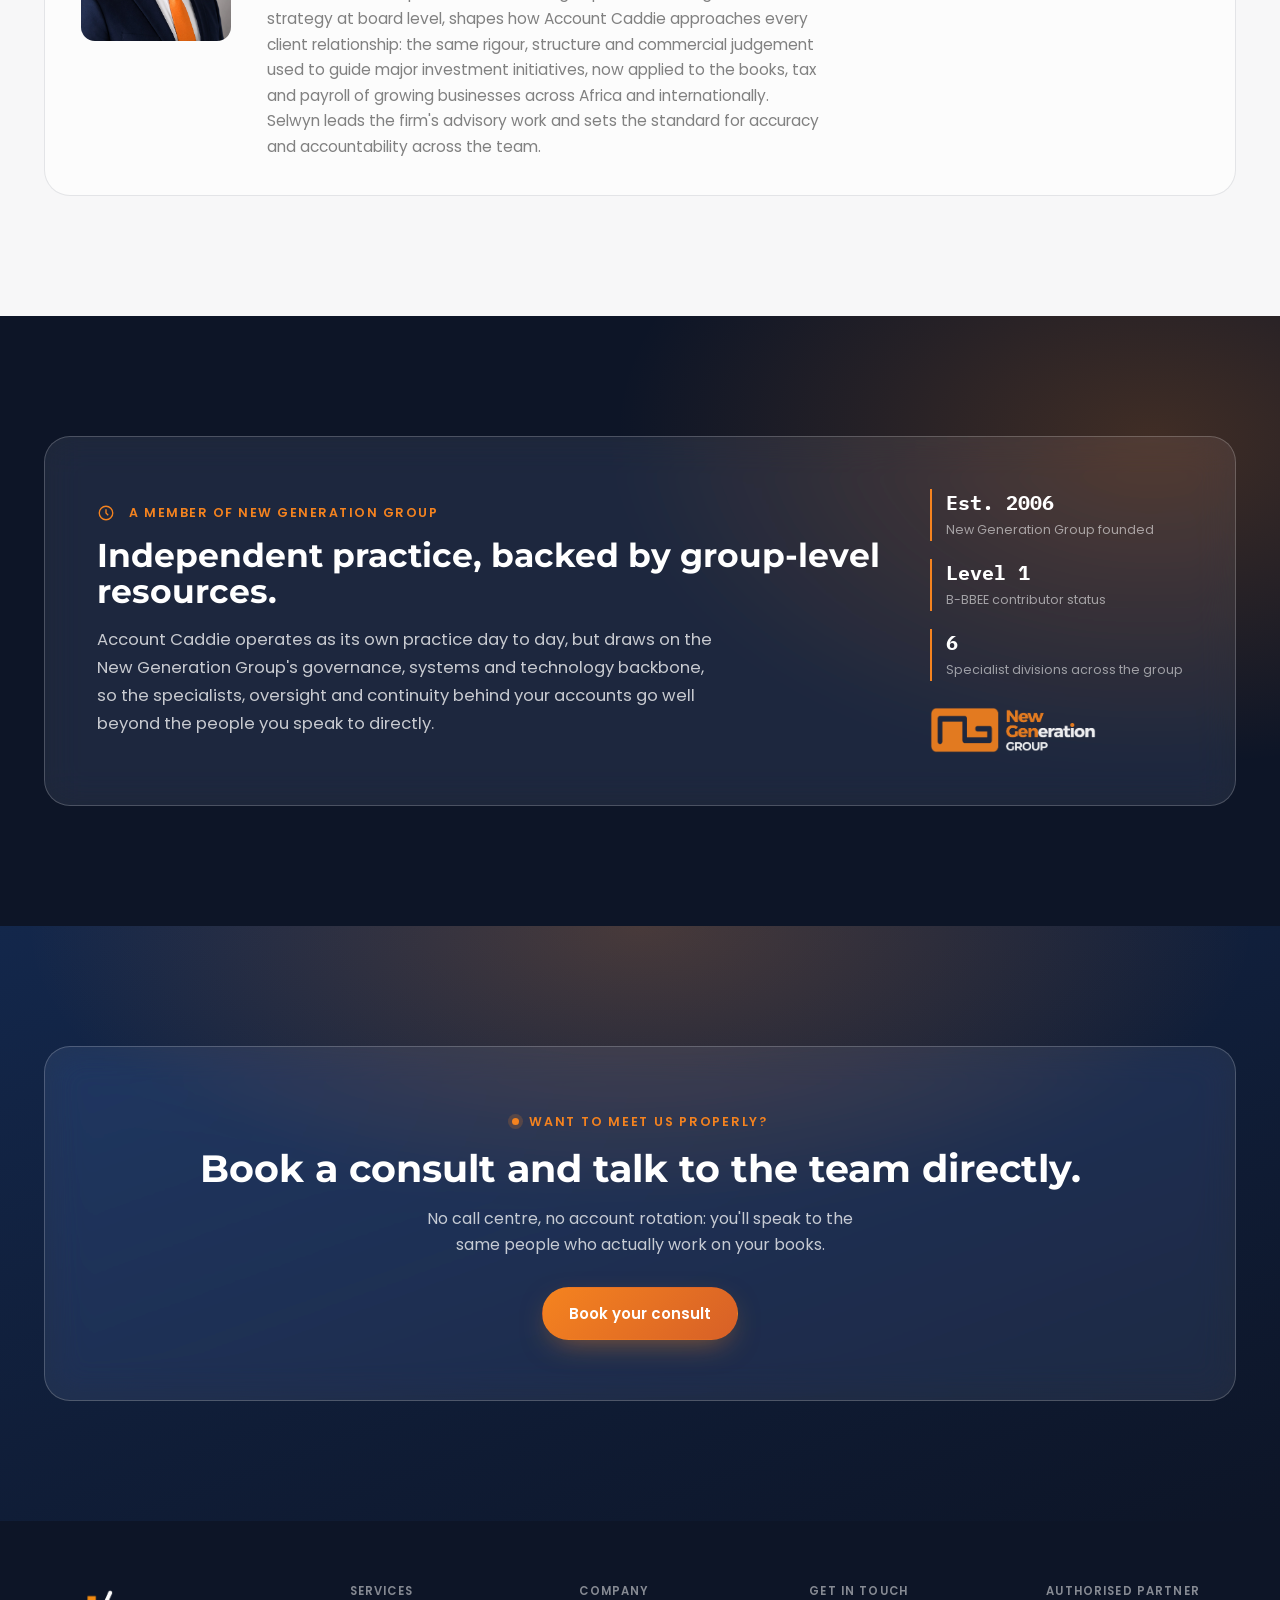
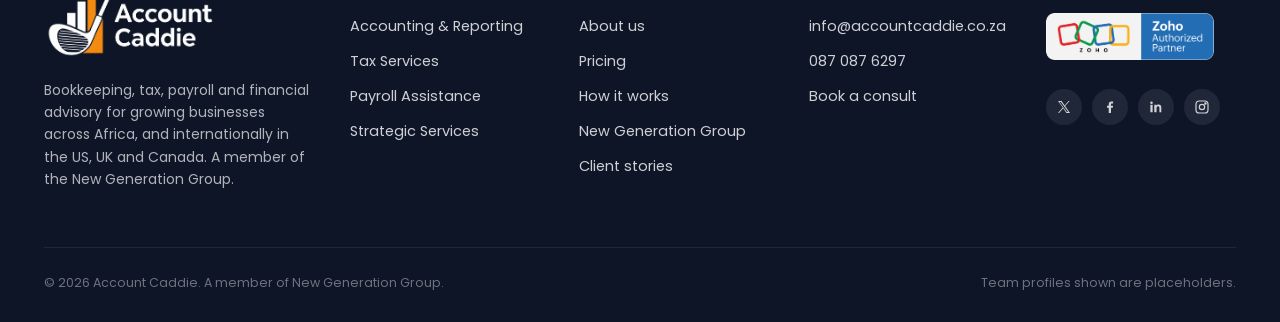
==== commit cbf7a656: "Update favicon and expand homepage services to match previous site - Replace the placeholder inline-" ====
--- a/about.html
+++ b/about.html
@@ -9,7 +9,9 @@
 <link rel="preconnect" href="https://fonts.gstatic.com" crossorigin>
 <link href="https://fonts.googleapis.com/css2?family=Montserrat:wght@500;600;700;800&family=Poppins:wght@400;500;600&family=IBM+Plex+Mono:wght@500;600&display=swap" rel="stylesheet">
 <link rel="stylesheet" href="css/style.css">
-<link rel="icon" href="data:image/svg+xml,%3Csvg xmlns='http://www.w3.org/2000/svg' viewBox='0 0 24 24'%3E%3Crect width='24' height='24' rx='6' fill='%23f5831f'/%3E%3Cpath d='M6 15l4-4 3 3 5-6' fill='none' stroke='%230d1527' stroke-width='2' stroke-linecap='round' stroke-linejoin='round'/%3E%3C/svg%3E">
+<link rel="icon" type="image/png" sizes="32x32" href="assets/images/favicon-32.png">
+<link rel="icon" type="image/png" sizes="16x16" href="assets/images/favicon-16.png">
+<link rel="apple-touch-icon" sizes="180x180" href="assets/images/favicon-180.png">
 <script>
   (function(){
     var saved = localStorage.getItem('ac-theme');
@@ -216,10 +218,10 @@
       <div>
         <h4>Services</h4>
         <ul>
-          <li><a href="/#services">Bookkeeping</a></li>
-          <li><a href="/#services">Tax &amp; SARS</a></li>
-          <li><a href="/#services">Payroll</a></li>
-          <li><a href="/#services">CFO advisory</a></li>
+          <li><a href="/#services">Accounting &amp; Reporting</a></li>
+          <li><a href="/#services">Tax Services</a></li>
+          <li><a href="/#services">Payroll Assistance</a></li>
+          <li><a href="/#services">Strategic Services</a></li>
         </ul>
       </div>
       <div>
--- a/css/style.css
+++ b/css/style.css
@@ -1099,6 +1099,46 @@
   border-color:transparent;
 }
 
+.terms{ background:var(--surface-dim); }
+.terms-note{
+  margin-top:-8px; margin-bottom:32px;
+  font-size:14px; line-height:1.6; color:var(--text-muted);
+  max-width:70ch;
+}
+.terms-table-wrap{
+  overflow-x:auto;
+  border-radius:var(--radius-md);
+  border:1px solid var(--card-border-strong);
+  -webkit-overflow-scrolling:touch;
+}
+table.terms-table{
+  width:100%;
+  border-collapse:collapse;
+  min-width:640px;
+  background:var(--card-bg);
+}
+.terms-table caption{ display:none; }
+.terms-table th, .terms-table td{
+  padding:16px 22px;
+  text-align:left;
+  font-size:14px;
+  border-bottom:1px solid var(--card-border-strong);
+}
+.terms-table thead th{
+  font-family:var(--font-body); font-size:11.5px; letter-spacing:.08em; text-transform:uppercase;
+  font-weight:700; color:var(--text-muted);
+  background:transparent;
+}
+.terms-table tbody th{
+  font-weight:600; color:var(--text-strong);
+  white-space:nowrap;
+}
+.terms-table td{ color:var(--text-ink); }
+.terms-table tbody tr:last-child th, .terms-table tbody tr:last-child td{ border-bottom:none; }
+.terms-footnote{
+  margin-top:18px; font-size:13px; line-height:1.6; color:var(--text-muted);
+}
+
 .addons{ background:var(--surface-dim); }
 .addon-table{
   border-radius:var(--radius-md);
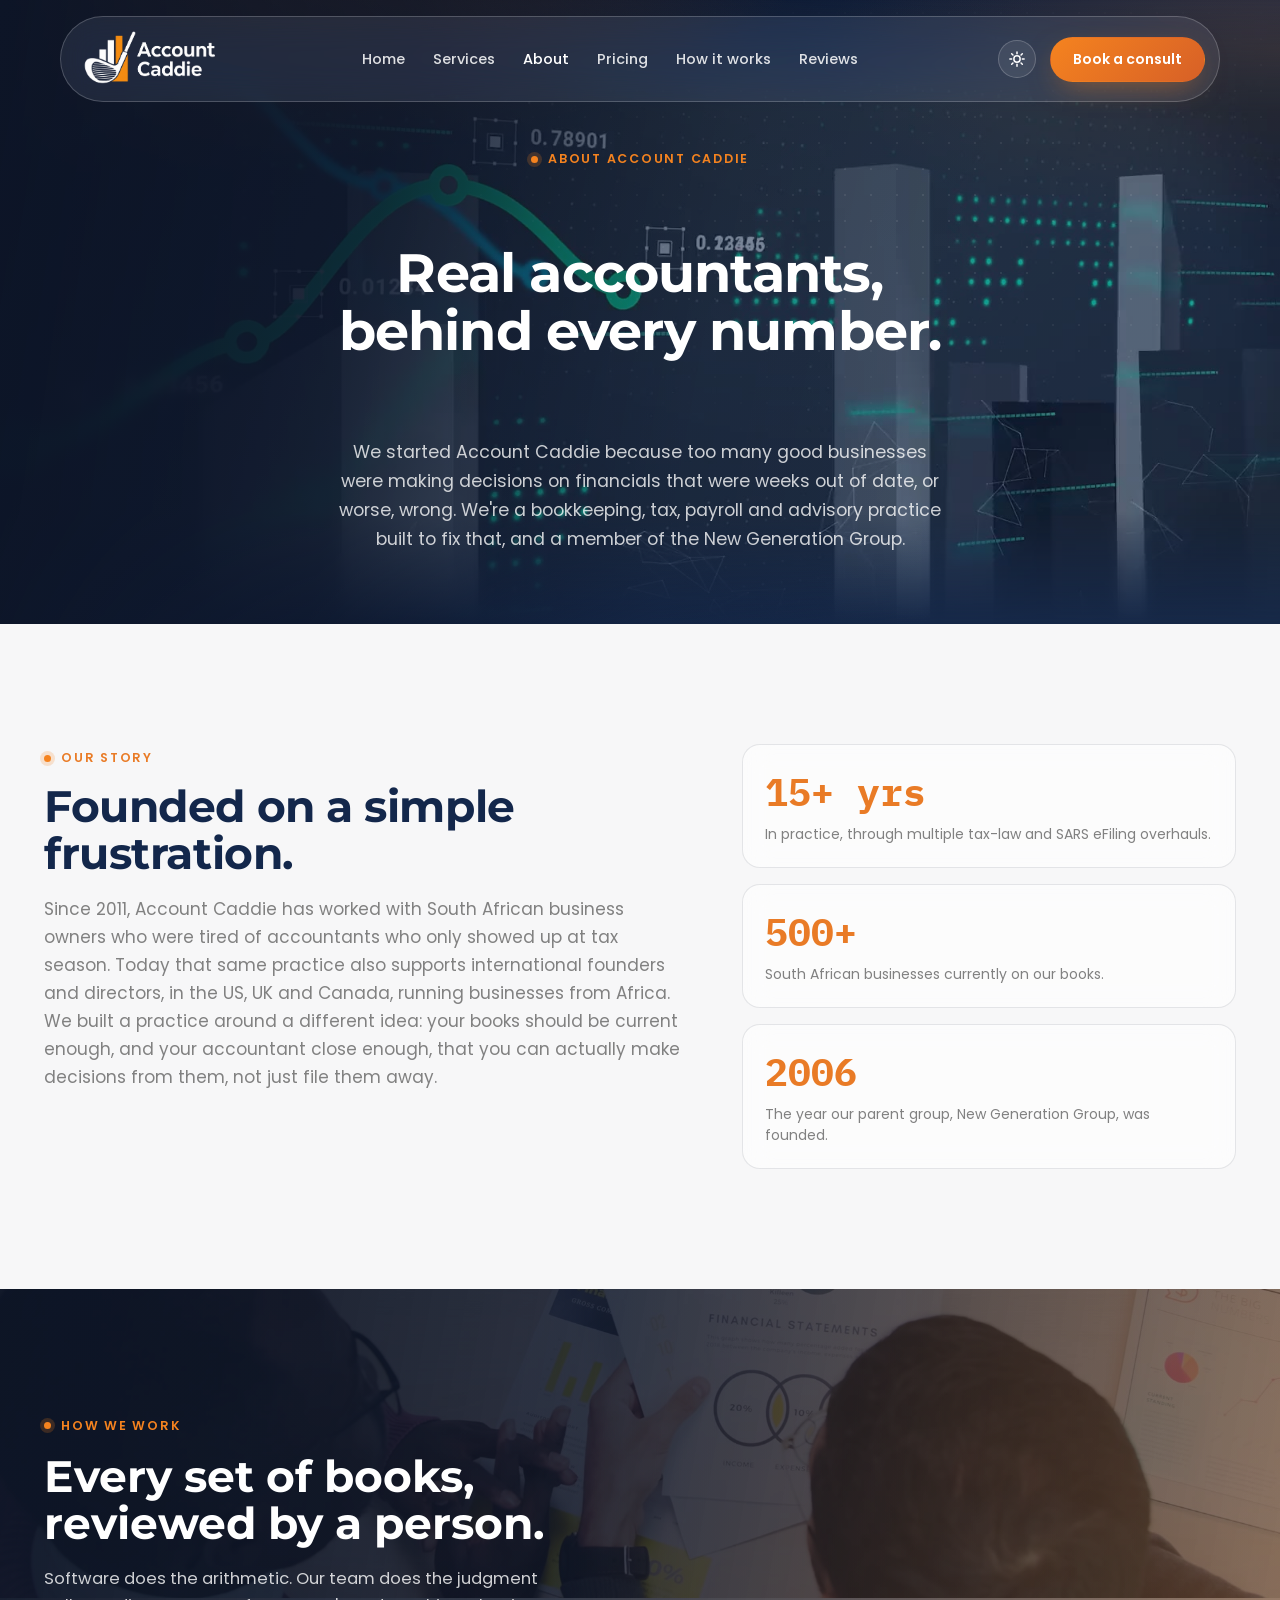
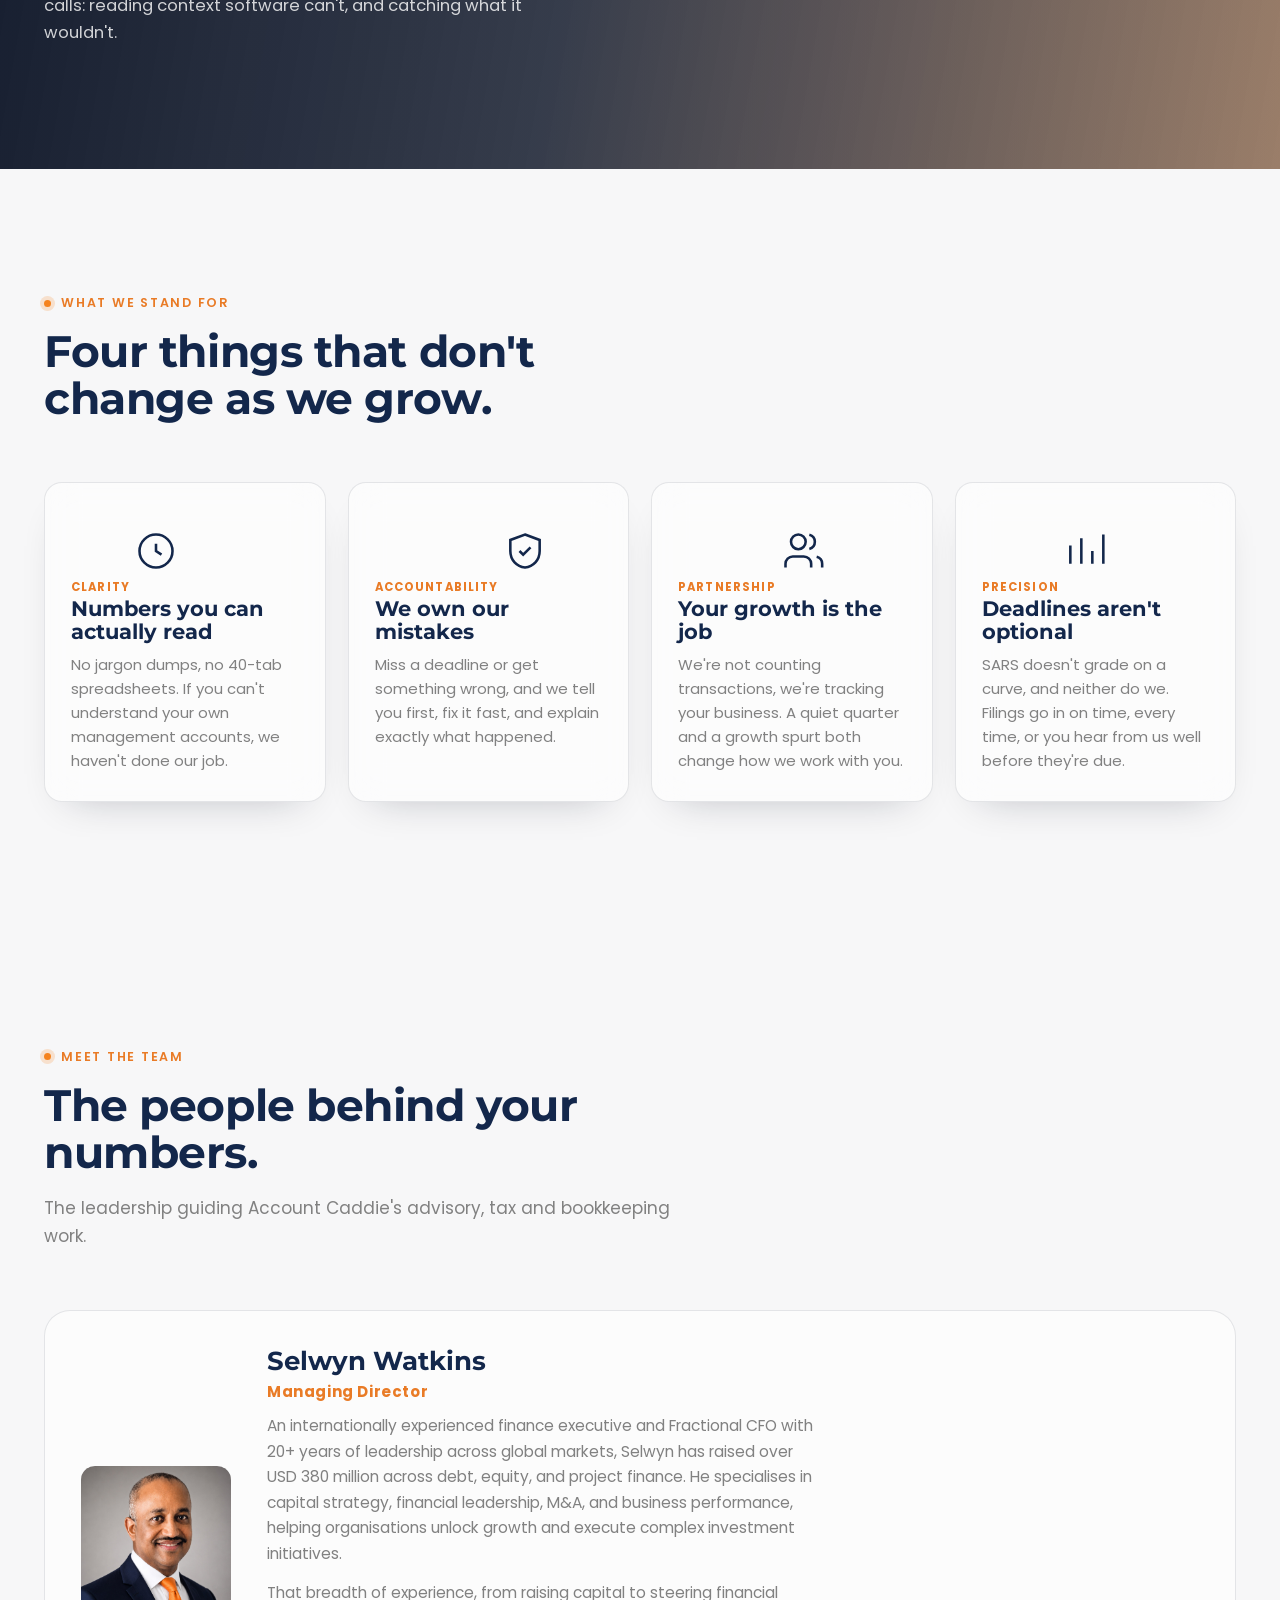
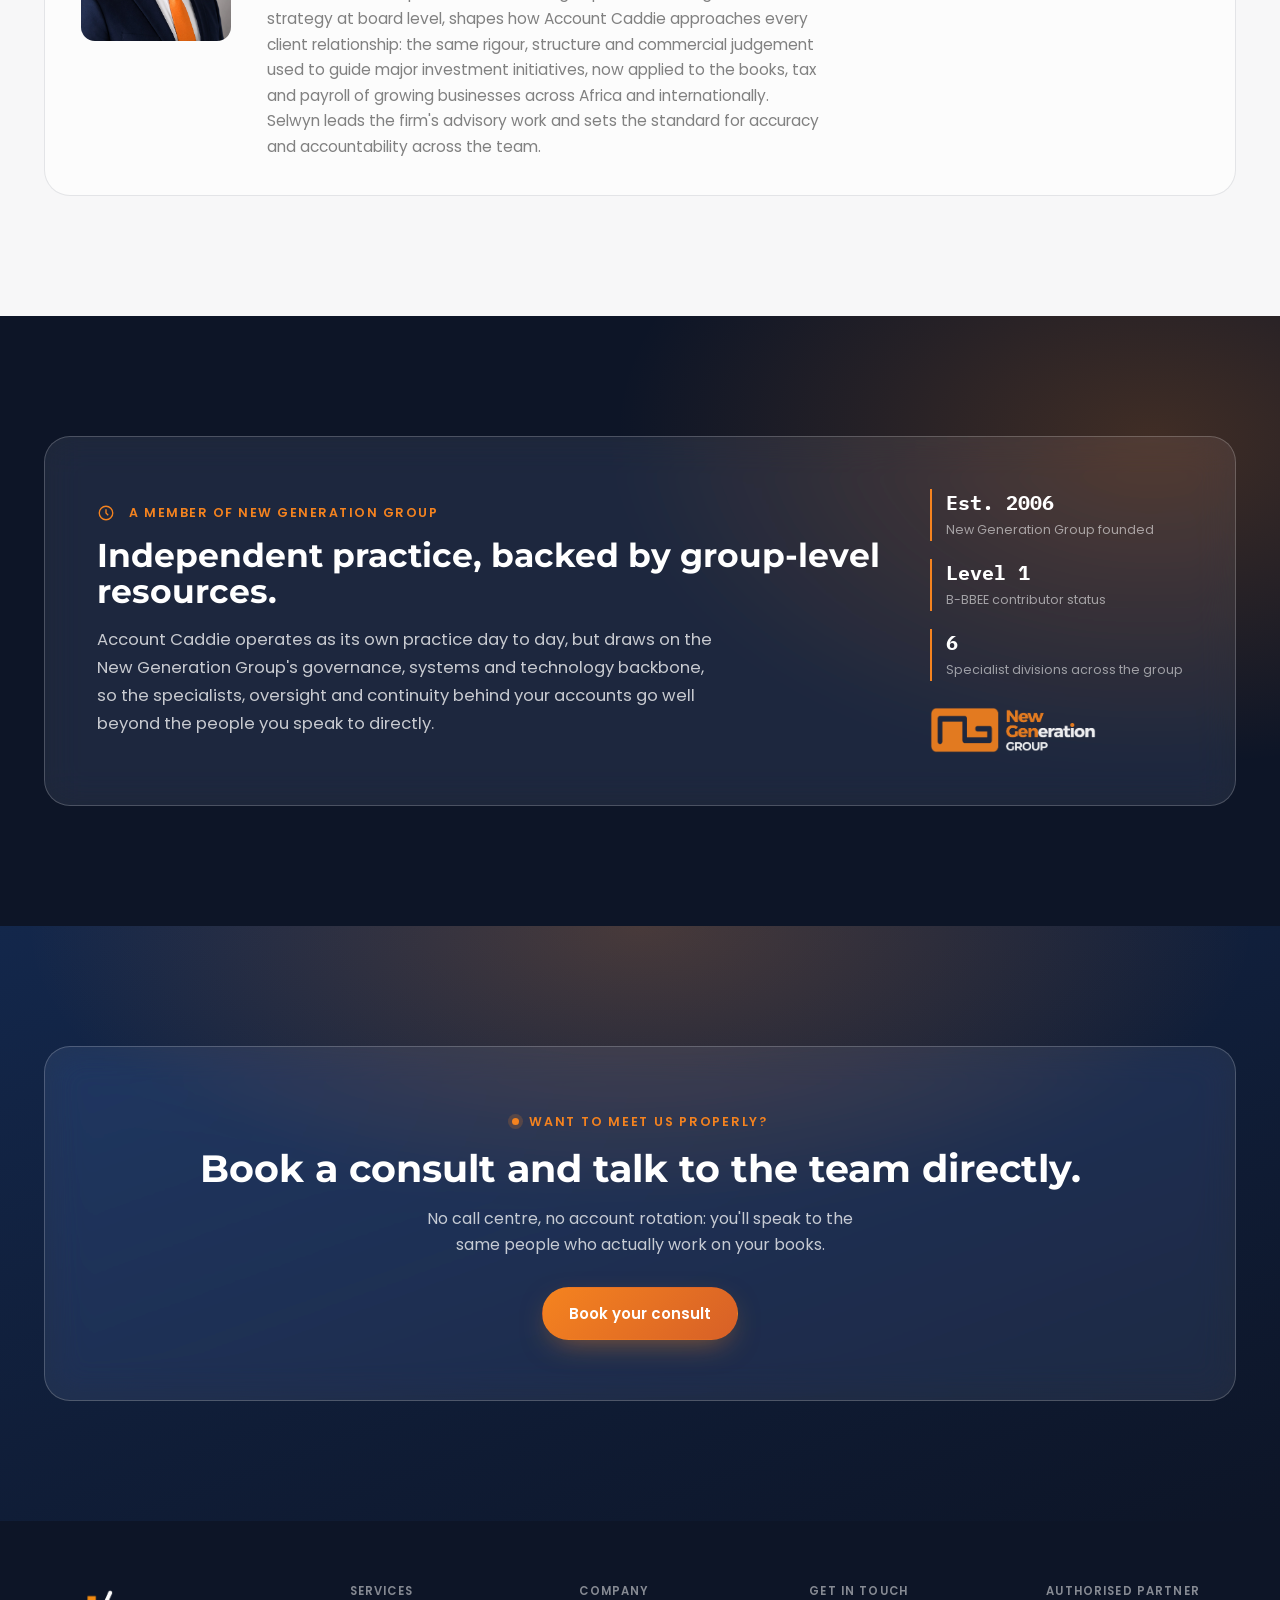
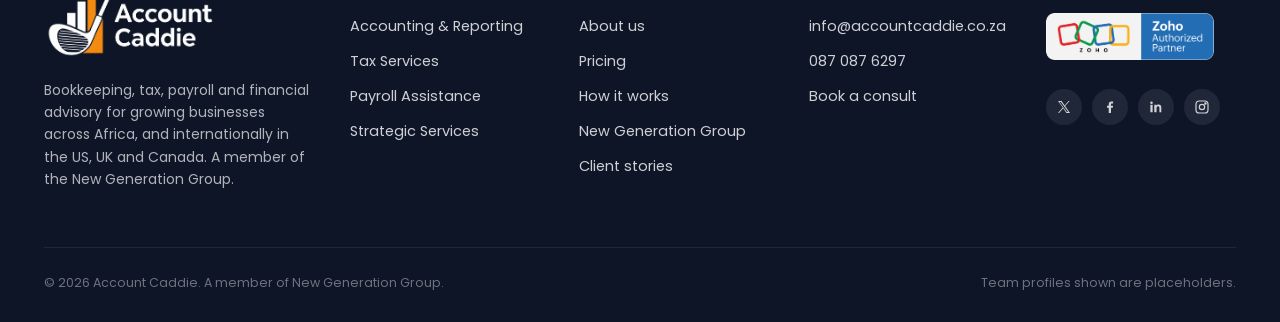
==== commit b2ebbb52: "Add Home to nav, rename Clients to Reviews for clarity Adds an explicit "Home" link at the start of " ====
--- a/about.html
+++ b/about.html
@@ -29,11 +29,12 @@
       <img src="assets/images/logo.png" alt="Account Caddie" class="logo-img">
     </a>
     <ul class="nav-links">
+      <li><a href="/">Home</a></li>
       <li><a href="/#services">Services</a></li>
       <li><a href="/about" aria-current="page" style="opacity:1;">About</a></li>
       <li><a href="/pricing">Pricing</a></li>
       <li><a href="/#process">How it works</a></li>
-      <li><a href="/#clients">Clients</a></li>
+      <li><a href="/#clients">Reviews</a></li>
     </ul>
     <div class="nav-cta">
       <button class="theme-toggle" id="themeToggle" aria-label="Toggle dark mode">
@@ -49,11 +50,12 @@
 </nav>
 
 <div class="mobile-menu" id="mobileMenu">
+  <a href="/">Home</a>
   <a href="/#services">Services</a>
   <a href="/about">About</a>
   <a href="/pricing">Pricing</a>
   <a href="/#process">How it works</a>
-  <a href="/#clients">Clients</a>
+  <a href="/#clients">Reviews</a>
   <a href="/#contact" class="btn btn-orange js-open-consult">Book a consult</a>
 </div>
 
--- a/css/style.css
+++ b/css/style.css
@@ -771,9 +771,8 @@
 }
 .quote-card .avatar{
   width:38px;height:38px;border-radius:50%;
-  background:linear-gradient(135deg,var(--orange-500),var(--navy-700));
-  display:flex;align-items:center;justify-content:center;
-  color:#fff; font-family:var(--font-mono); font-size:13px; font-weight:600;
+  object-fit:cover;
+  flex:none;
 }
 .quote-card .who strong{ display:block; font-size:14px; color:var(--text-strong); }
 .quote-card .who span{ font-size:12.5px; color:var(--text-muted); }
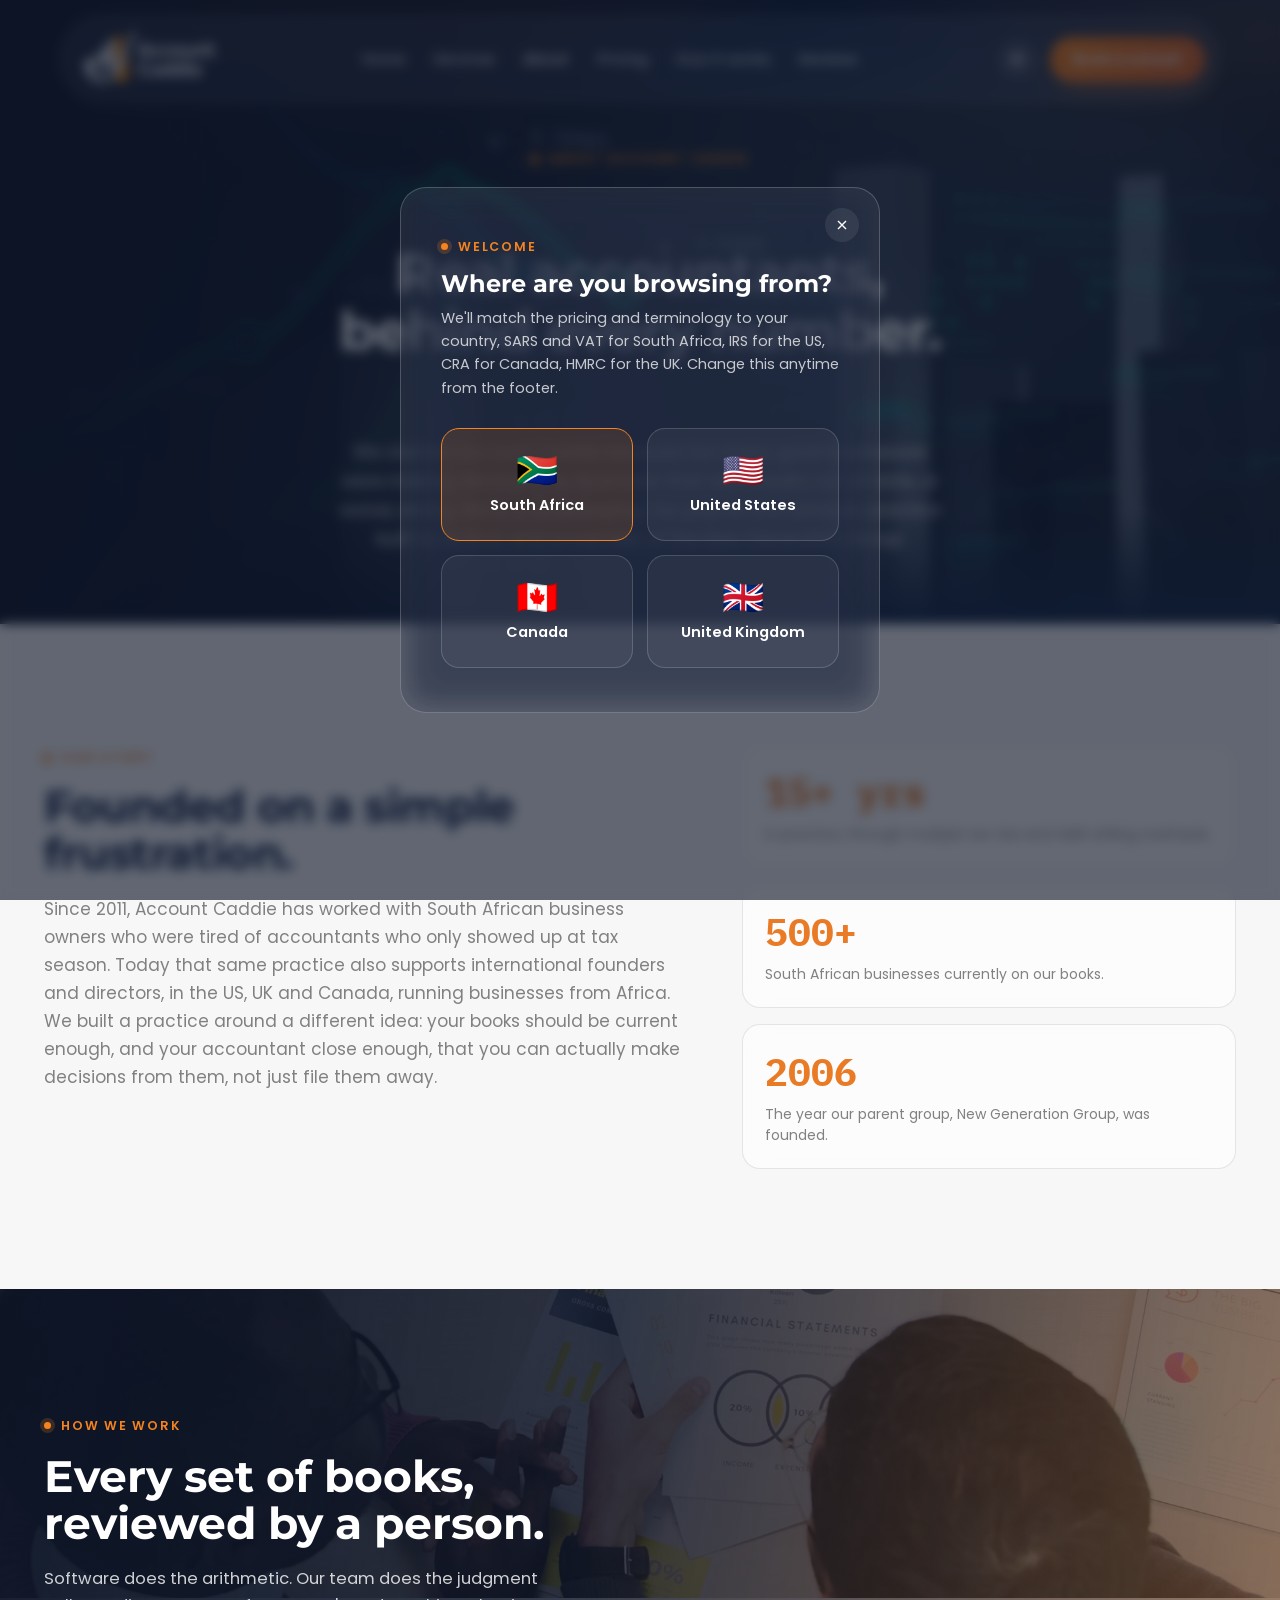
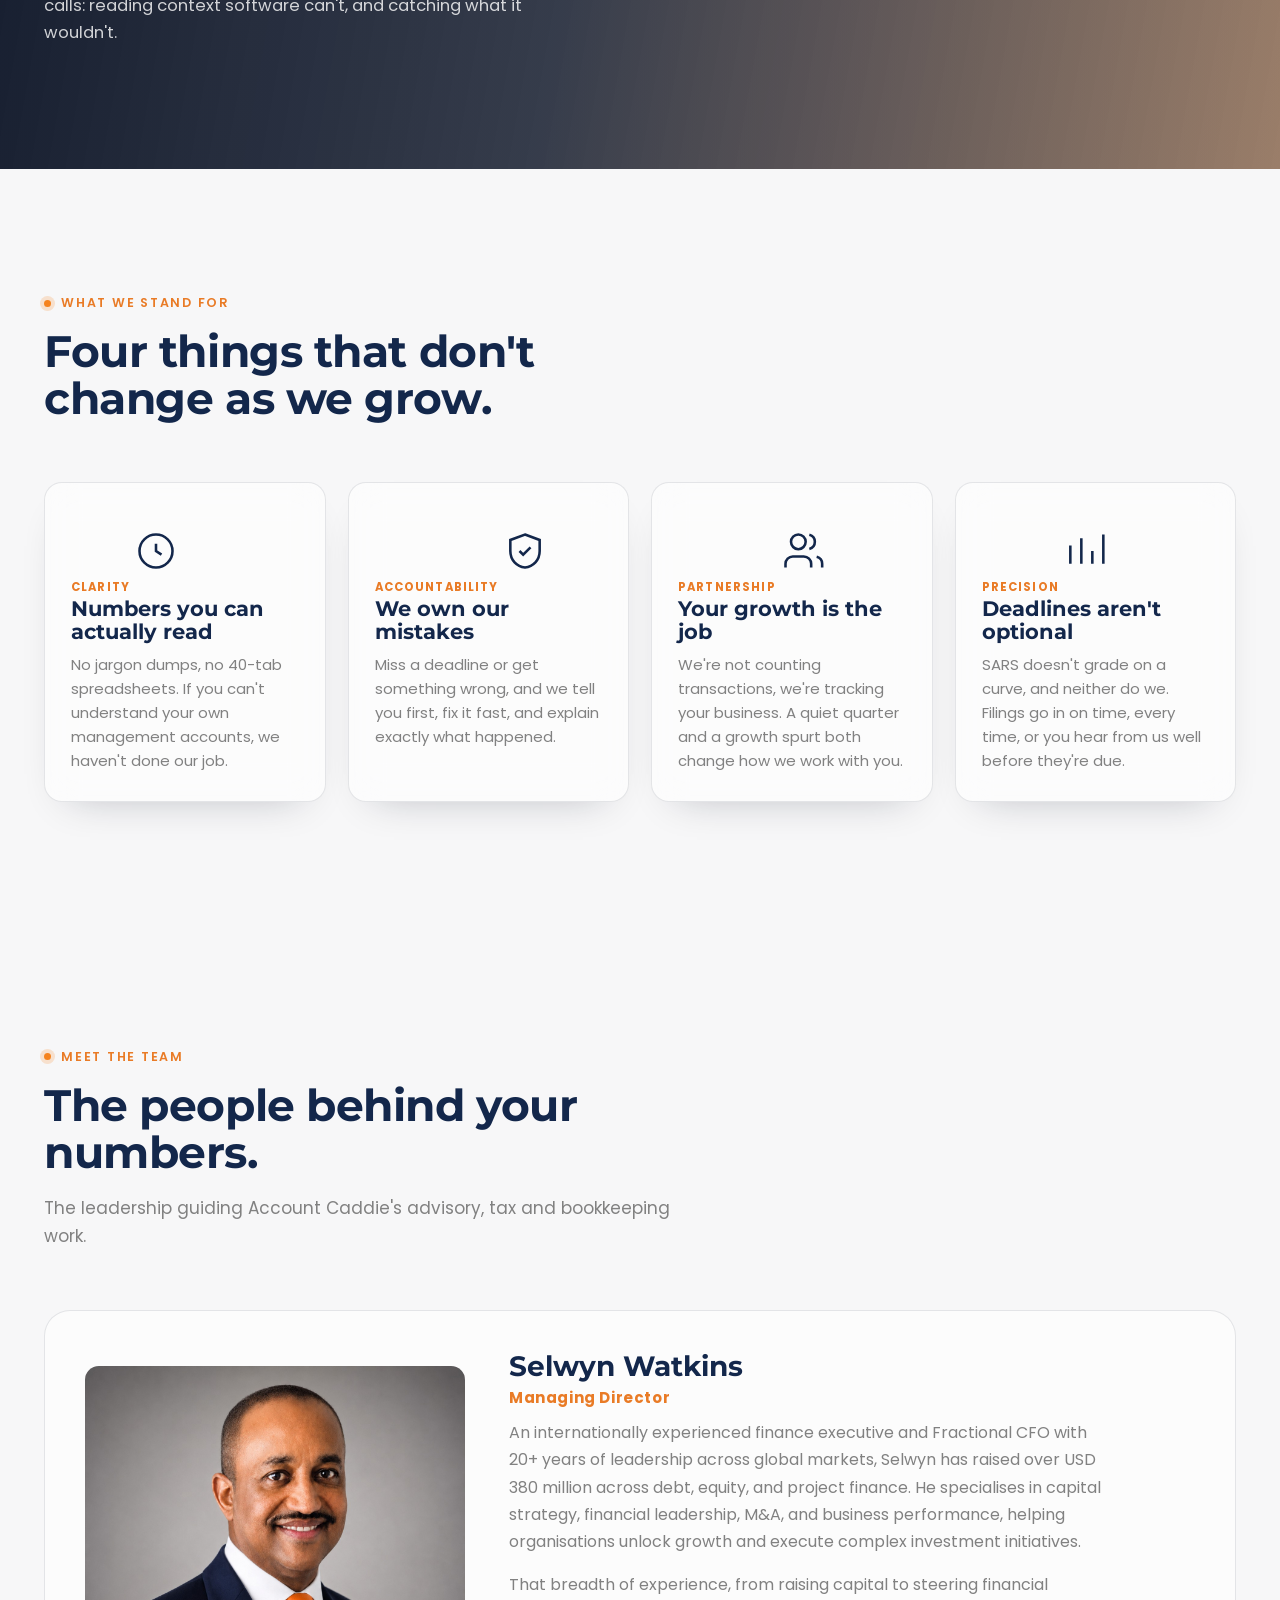
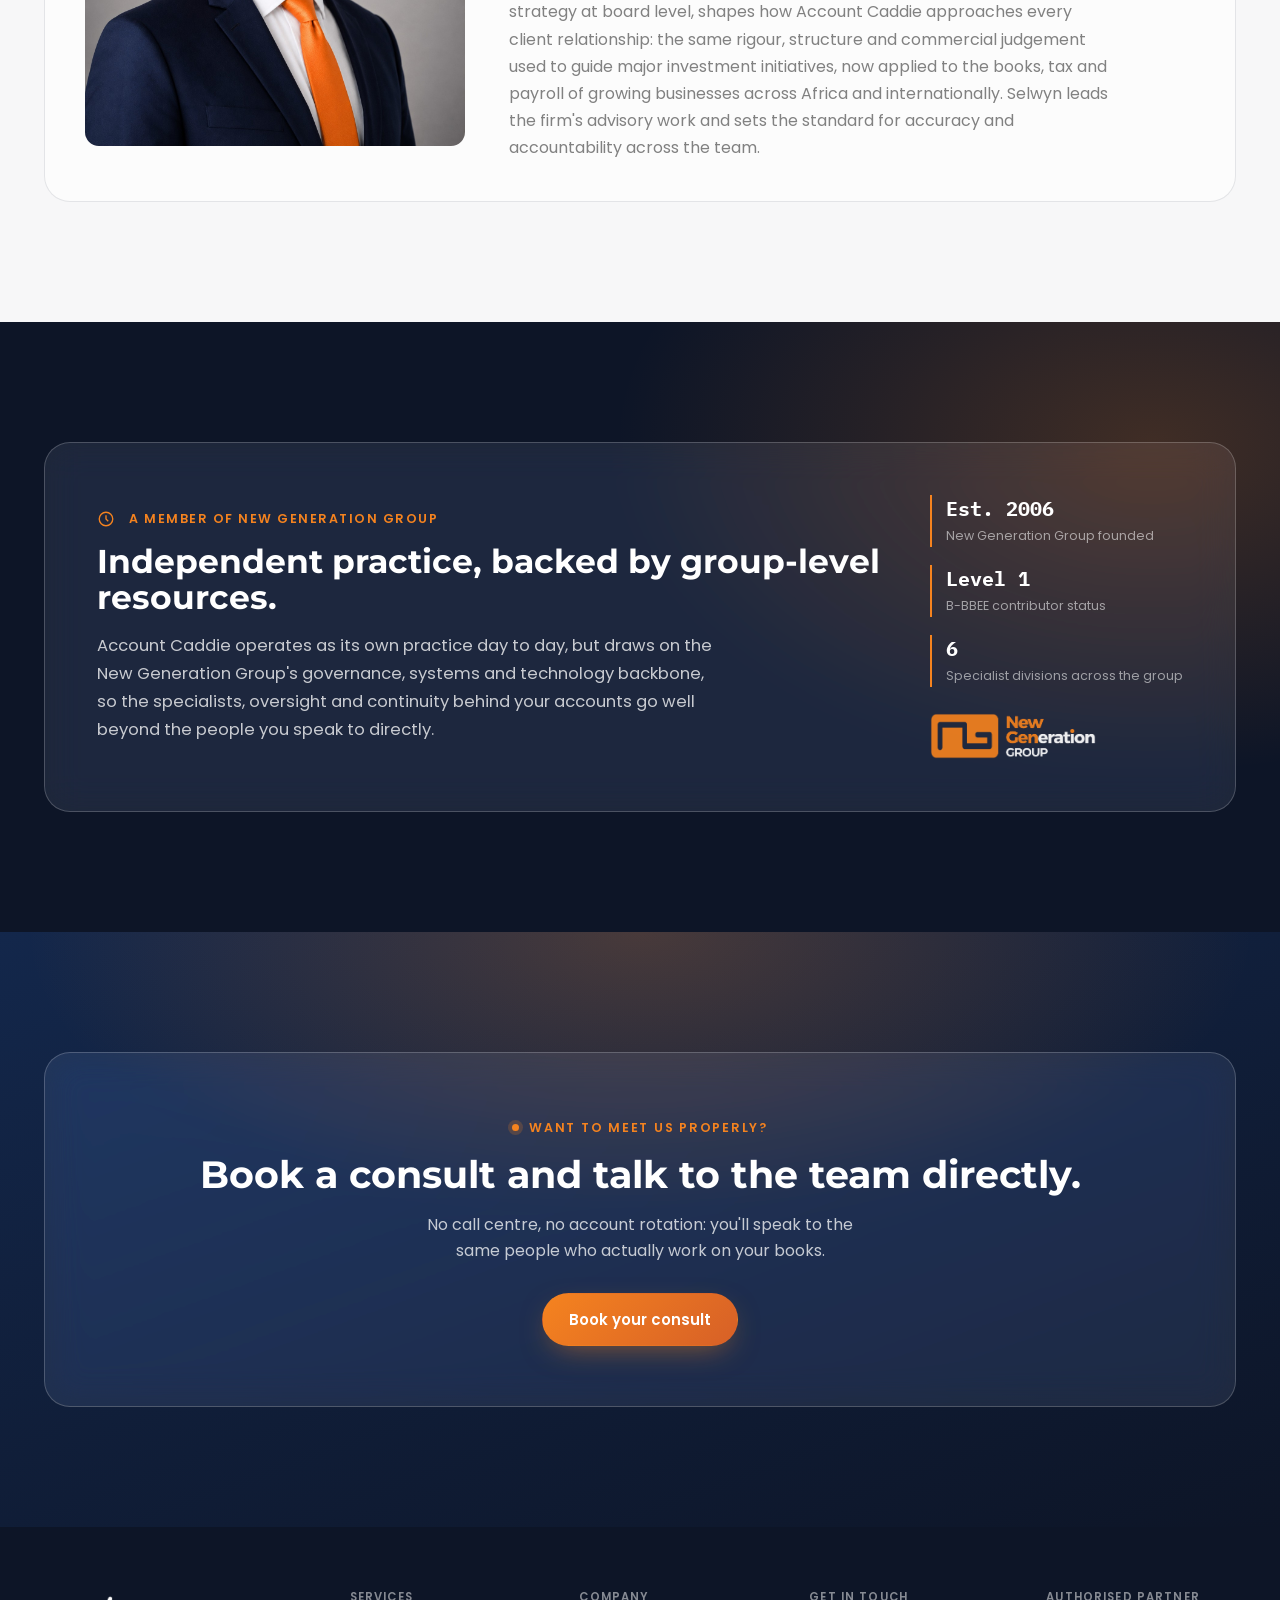
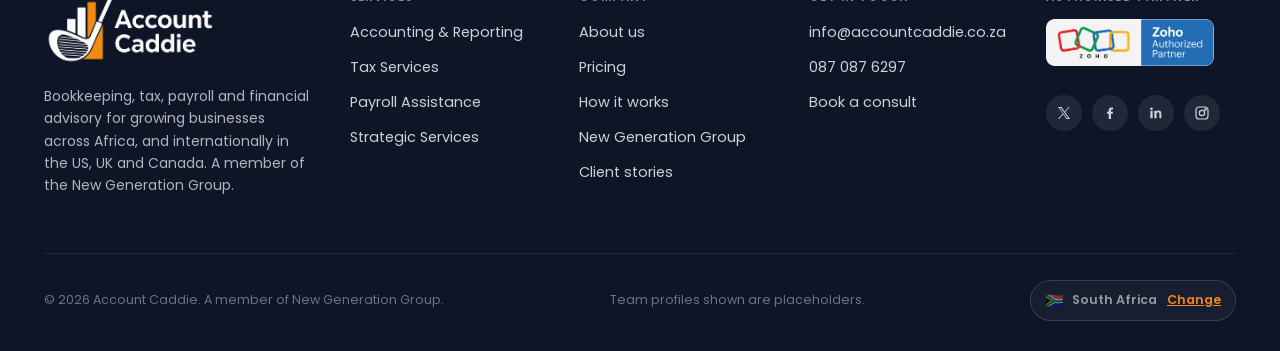
==== commit 16a231f1: "Add region selector: site-wide tax/compliance terminology by country New "Where are you browsing fro" ====
--- a/about.html
+++ b/about.html
@@ -85,7 +85,7 @@
       <div class="story-facts reveal">
         <div class="stat-card">
           <strong>15+ yrs</strong>
-          <span>In practice, through multiple tax-law and SARS eFiling overhauls.</span>
+          <span class="i18n-term" data-zar="In practice, through multiple tax-law and SARS eFiling overhauls." data-usd="In practice, through multiple tax-law and IRS e-file overhauls." data-cad="In practice, through multiple tax-law and CRA NETFILE overhauls." data-gbp="In practice, through multiple tax-law and HMRC online filing overhauls.">In practice, through multiple tax-law and SARS eFiling overhauls.</span>
         </div>
         <div class="stat-card">
           <strong>500+</strong>
@@ -142,7 +142,7 @@
         <span class="service-tag">Precision</span>
         <svg class="service-icon" viewBox="0 0 24 24" fill="none" stroke="currentColor" stroke-width="1.4"><path d="M4 19V9M10 19V5M16 19v-7M22 19V3"/></svg>
         <h3>Deadlines aren't optional</h3>
-        <p>SARS doesn't grade on a curve, and neither do we. Filings go in on time, every time, or you hear from us well before they're due.</p>
+        <p class="i18n-term" data-zar="SARS doesn't grade on a curve, and neither do we. Filings go in on time, every time, or you hear from us well before they're due." data-usd="The IRS doesn't grade on a curve, and neither do we. Filings go in on time, every time, or you hear from us well before they're due." data-cad="The CRA doesn't grade on a curve, and neither do we. Filings go in on time, every time, or you hear from us well before they're due." data-gbp="HMRC doesn't grade on a curve, and neither do we. Filings go in on time, every time, or you hear from us well before they're due.">SARS doesn't grade on a curve, and neither do we. Filings go in on time, every time, or you hear from us well before they're due.</p>
       </div>
     </div>
   </div>
@@ -268,11 +268,46 @@
     <div class="footer-bottom">
       <span>© <span id="year"></span> Account Caddie. A member of New Generation Group.</span>
       <span>Team profiles shown are placeholders.</span>
+      <button type="button" class="region-badge js-open-region">
+        <span class="region-badge-flag">🇿🇦</span>
+        <span class="region-badge-name">South Africa</span>
+        <span class="region-badge-change">Change</span>
+      </button>
     </div>
   </div>
 </footer>
 
 <!-- ===================== BOOK A CONSULT MODAL ===================== -->
+<!-- ===================== REGION / COUNTRY MODAL ===================== -->
+<div class="modal-overlay" id="regionModal" aria-hidden="true">
+  <div class="modal-panel glass-dark region-modal-panel" role="dialog" aria-modal="true" aria-labelledby="regionModalTitle">
+    <button type="button" class="modal-close" id="regionModalClose" aria-label="Close">
+      <svg viewBox="0 0 24 24" fill="none" stroke="currentColor" stroke-width="2"><path d="M6 6l12 12M18 6 6 18"/></svg>
+    </button>
+    <span class="eyebrow" style="color:var(--orange-500);">Welcome</span>
+    <h2 id="regionModalTitle">Where are you browsing from?</h2>
+    <p class="lede">We'll match the pricing and terminology to your country, SARS and VAT for South Africa, IRS for the US, CRA for Canada, HMRC for the UK. Change this anytime from the footer.</p>
+    <div class="region-grid">
+      <button type="button" class="region-option" data-region="ZAR">
+        <span class="region-flag">🇿🇦</span>
+        <span class="region-name">South Africa</span>
+      </button>
+      <button type="button" class="region-option" data-region="USD">
+        <span class="region-flag">🇺🇸</span>
+        <span class="region-name">United States</span>
+      </button>
+      <button type="button" class="region-option" data-region="CAD">
+        <span class="region-flag">🇨🇦</span>
+        <span class="region-name">Canada</span>
+      </button>
+      <button type="button" class="region-option" data-region="GBP">
+        <span class="region-flag">🇬🇧</span>
+        <span class="region-name">United Kingdom</span>
+      </button>
+    </div>
+  </div>
+</div>
+
 <div class="modal-overlay" id="consultModal" aria-hidden="true">
   <div class="modal-panel glass-dark" role="dialog" aria-modal="true" aria-labelledby="consultModalTitle">
     <button type="button" class="modal-close" id="consultModalClose" aria-label="Close">
@@ -307,7 +342,7 @@
         <label for="consultNeed">What do you need?</label>
         <select id="consultNeed">
           <option>Bookkeeping</option>
-          <option>Tax &amp; SARS compliance</option>
+          <option class="i18n-term" data-zar="Tax &amp; SARS compliance" data-usd="Tax &amp; IRS compliance" data-cad="Tax &amp; CRA compliance" data-gbp="Tax &amp; HMRC compliance">Tax &amp; SARS compliance</option>
           <option>Payroll</option>
           <option>Company registration</option>
           <option>CFO &amp; financial advisory</option>
--- a/css/style.css
+++ b/css/style.css
@@ -621,24 +621,32 @@
 .leadership{ background:var(--surface); }
 
 .leader-featured{
-  display:flex;
-  gap:36px;
+  display:grid;
+  grid-template-columns:380px 1fr;
+  gap:44px;
   align-items:center;
-  padding:36px;
+  padding:40px;
   border-radius:var(--radius-lg);
   background:var(--card-bg);
   border:1px solid var(--card-border-strong);
 }
-.leader-featured .leader-info h3{ font-size:26px; }
+.leader-featured .leader-info{
+  display:flex; flex-direction:column; justify-content:center;
+}
+.leader-featured .leader-info h3{ font-size:28px; }
 .leader-featured .leader-info .leader-role{ font-size:15px; }
-.leader-featured .leader-info p{ font-size:15.5px; max-width:62ch; }
-.leader-featured .leader-info p + p{ margin-top:14px; }
-.leader-photo-featured{
-  width:210px; height:245px;
+.leader-featured .leader-info p{ font-size:16px; line-height:1.7; max-width:60ch; }
+.leader-featured .leader-info p + p{ margin-top:16px; }
+.leader-photo.leader-photo-featured{
+  width:100%; height:auto;
+  aspect-ratio:1 / 1;
+}
+@media (max-width:900px){
+  .leader-featured{ grid-template-columns:300px 1fr; gap:32px; }
 }
 @media (max-width:640px){
-  .leader-featured{ flex-direction:column; align-items:flex-start; padding:26px; }
-  .leader-photo-featured{ width:170px; height:198px; }
+  .leader-featured{ grid-template-columns:1fr; padding:26px; }
+  .leader-photo.leader-photo-featured{ width:100%; height:auto; aspect-ratio:1 / 1; }
 }
 
 .leader-photo{
@@ -1248,3 +1256,42 @@
 @media (max-width:640px){
   .modal-panel{ padding:34px 24px; }
 }
+
+/* =============== region / country modal =============== */
+.region-modal-panel{ max-width:480px; }
+.region-modal-panel .lede{ margin-top:10px; }
+.region-grid{
+  margin-top:28px;
+  display:grid; grid-template-columns:1fr 1fr; gap:14px;
+}
+.region-option{
+  display:flex; flex-direction:column; align-items:center; gap:8px;
+  padding:24px 16px;
+  border-radius:var(--radius-md);
+  border:1px solid rgba(255,255,255,.16);
+  background:rgba(255,255,255,.05);
+  color:var(--white);
+  font-family:var(--font-body);
+  cursor:pointer;
+  transition:background .25s, border-color .25s, transform .25s;
+}
+.region-option:hover{ background:rgba(255,255,255,.1); border-color:rgba(245,131,31,.5); transform:translateY(-2px); }
+.region-option.is-selected{ border-color:var(--orange-500); background:rgba(245,131,31,.14); }
+.region-flag{ font-size:34px; line-height:1; }
+.region-name{ font-size:14.5px; font-weight:600; }
+
+.region-badge{
+  display:inline-flex; align-items:center; gap:8px;
+  padding:8px 14px;
+  border-radius:999px;
+  border:1px solid rgba(255,255,255,.14);
+  background:rgba(255,255,255,.04);
+  color:rgba(255,255,255,.55);
+  font-family:var(--font-body);
+  font-size:12.5px; font-weight:600;
+  cursor:pointer;
+  transition:background .25s, color .25s;
+}
+.region-badge:hover{ background:rgba(255,255,255,.09); color:var(--white); }
+.region-badge-flag{ font-size:15px; }
+.region-badge-change{ color:var(--orange-500); text-decoration:underline; margin-left:2px; }
